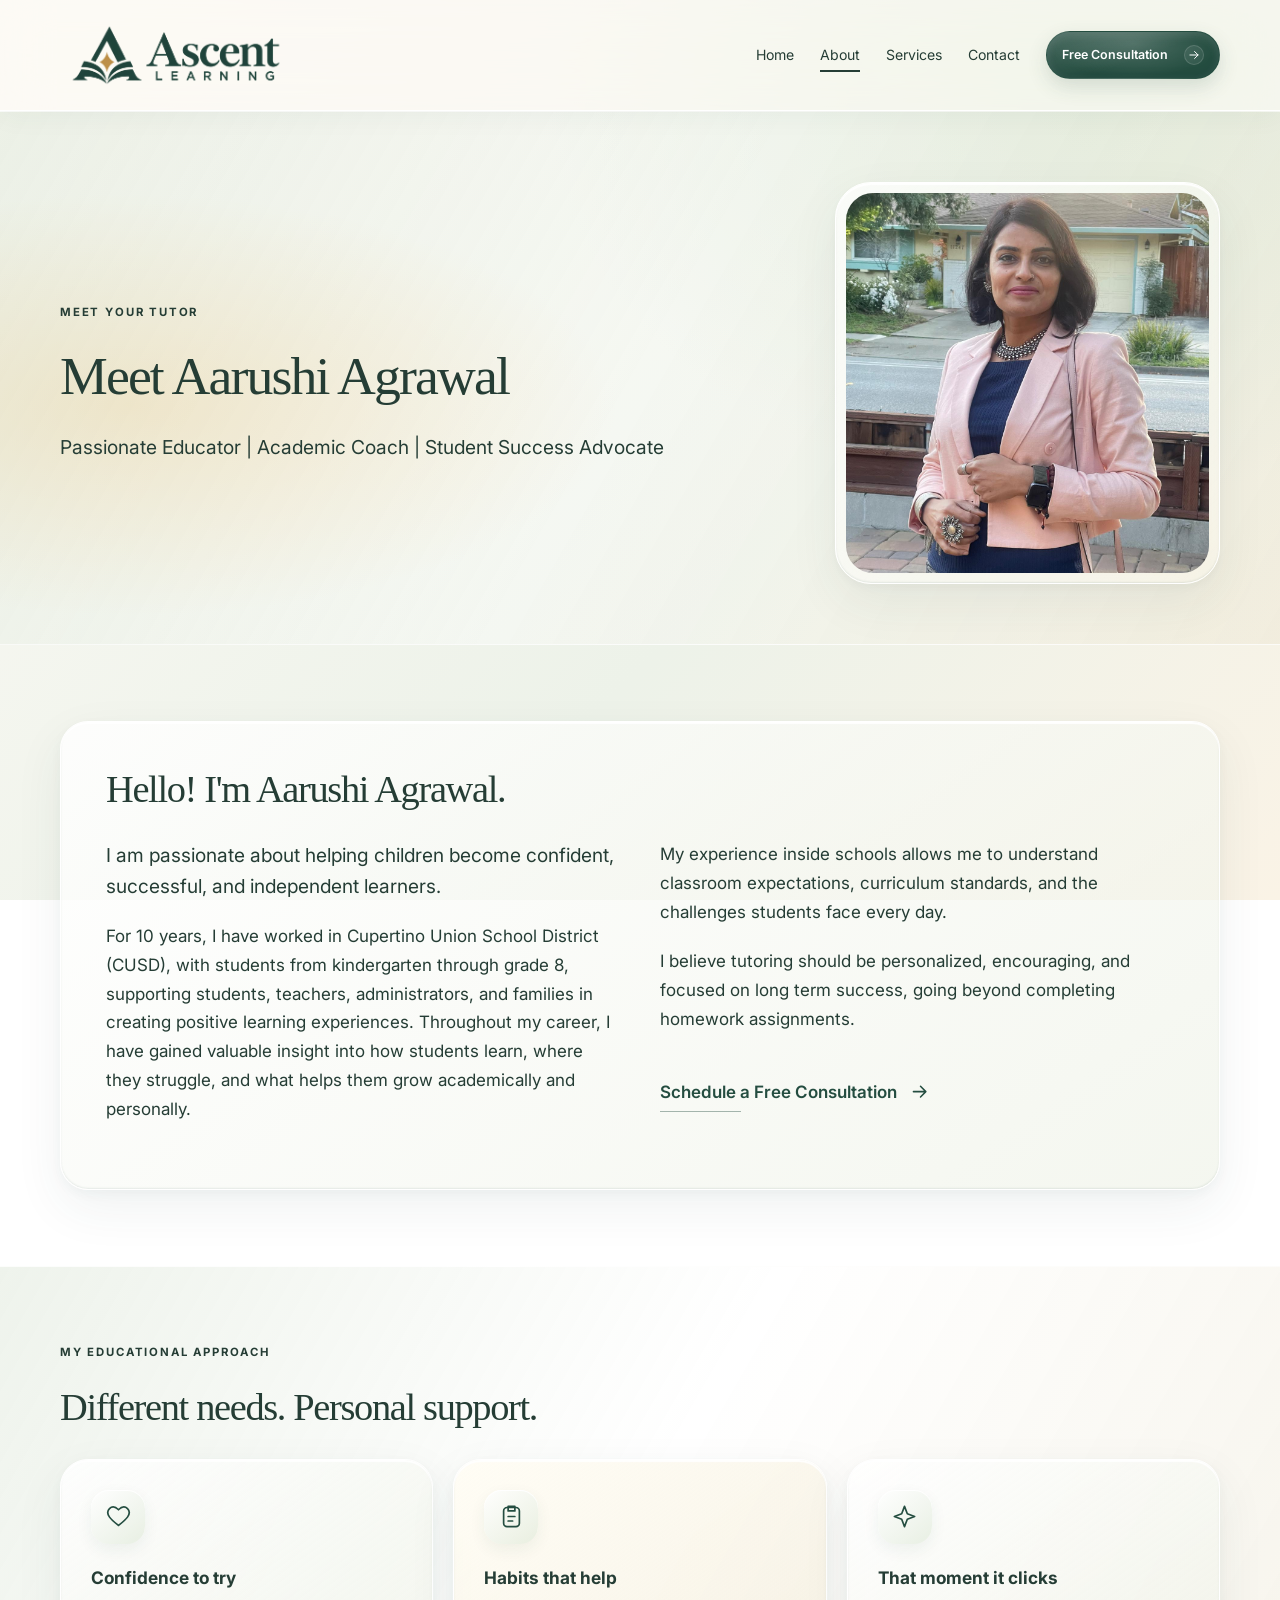
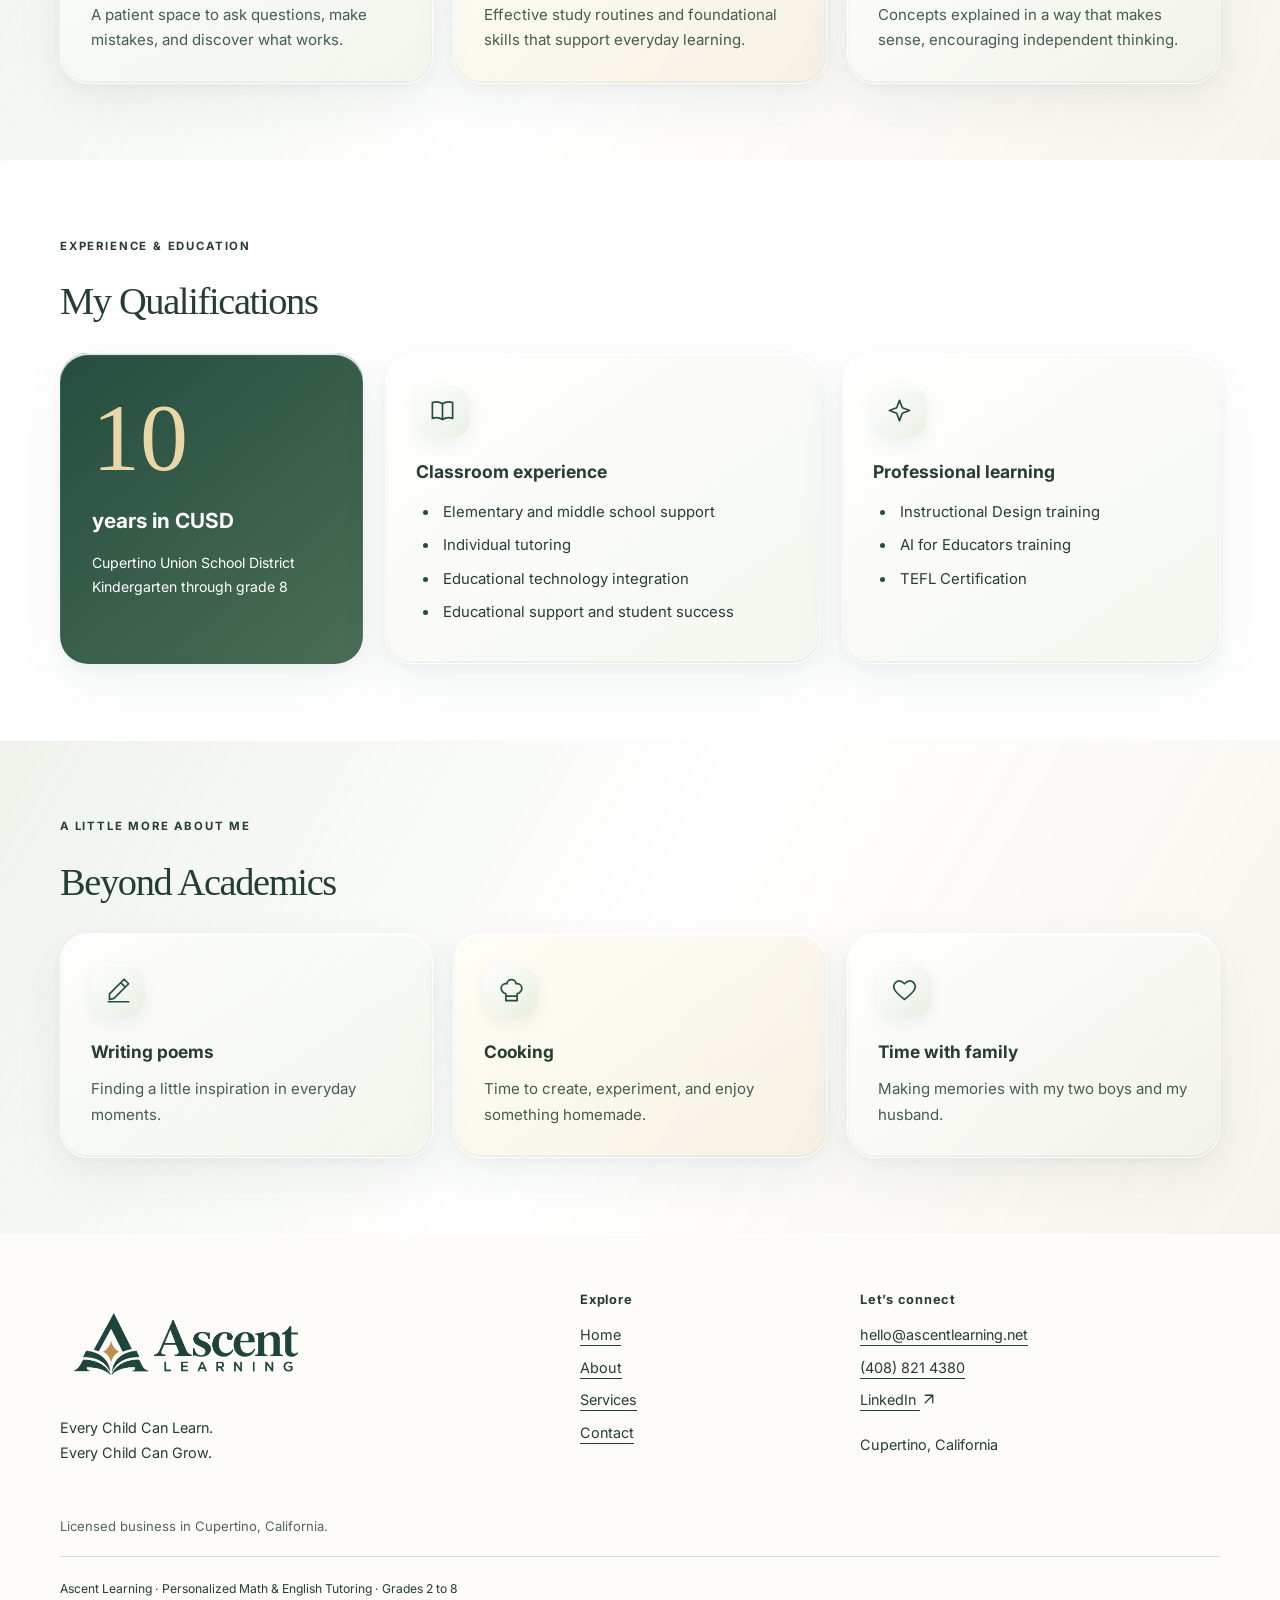
==== about/index.html @ 69a08ab1 "Update 1.1.1" ====
<!doctype html><html lang="en"><head><meta charset="utf-8"><meta name="viewport" content="width=device-width, initial-scale=1"><title>Meet Aarushi Agrawal | Ascent Learning</title><meta name="description" content="Ascent Learning: Meet Aarushi Agrawal, an educator with 10 years of experience in Cupertino Union School District, working in kindergarten through grade 8 helping students become confident, independent learners."><meta name="theme-color" content="#244d40"><meta property="og:site_name" content="Ascent Learning"><meta property="og:type" content="website"><meta property="og:title" content="Meet Aarushi Agrawal | Ascent Learning"><meta property="og:description" content="Ascent Learning: Meet Aarushi Agrawal, an educator with 10 years of experience in Cupertino Union School District, working in kindergarten through grade 8 helping students become confident, independent learners."><link rel="canonical" href="https://ascentlearning.net/about/"><meta property="og:url" content="https://ascentlearning.net/about/"><link rel="stylesheet" href="/css/style.css"><script src="/js/script.js" defer></script></head><body><!-- Shared header: canonical copy in partials/header.html. Keep all four pages in sync. -->
<a class="skip-link" href="#main">Skip to content</a><header class="site-header"><div class="container header-inner"><a class="brand" href="/"><img class="brand-logo" src="/images/assets/ascent-learning-logo.png" alt="Ascent Learning" width="1942" height="809"></a><button class="menu-toggle" aria-expanded="false" aria-controls="navigation" hidden>Menu <svg class="icon icon-menu" viewBox="0 0 24 24" width="24" height="24" fill="none" stroke="currentColor" stroke-width="1.7" stroke-linecap="round" stroke-linejoin="round" aria-hidden="true" focusable="false"><path d="M4 8h16M4 16h16"/></svg></button><nav id="navigation" aria-label="Main navigation"><a href="/">Home</a><a href="/about/" aria-current="page">About</a><a href="/services/">Services</a><a href="/contact/">Contact</a><a class="button small" href="/contact/#consultation">Free Consultation <svg class="icon icon-arrow" viewBox="0 0 24 24" width="24" height="24" fill="none" stroke="currentColor" stroke-width="1.7" stroke-linecap="round" stroke-linejoin="round" aria-hidden="true" focusable="false"><path d="M5 12h14m-6-6 6 6-6 6"/></svg></a></nav></div></header><main id="main"><section class="page-intro"><div class="container tutor-grid"><div><p class="eyebrow">MEET YOUR TUTOR</p><h1>Meet Aarushi Agrawal</h1><p class="lead">Passionate Educator | Academic Coach | Student Success Advocate</p></div><figure class="portrait-frame about-portrait"><img src="/images/assets/aarushi-agrawal.jpeg" alt="Aarushi Agrawal" width="1200" height="1600" fetchpriority="high"></figure></div></section><section class="section "><div class="container biography-panel"><h2>Hello! I'm Aarushi Agrawal.</h2><div class="split"><div><p class="lead">I am passionate about helping children become confident, successful, and independent learners.</p><p>For 10 years, I have worked in Cupertino Union School District (CUSD), with students from kindergarten through grade 8, supporting students, teachers, administrators, and families in creating positive learning experiences. Throughout my career, I have gained valuable insight into how students learn, where they struggle, and what helps them grow academically and personally.</p></div><div><p>My experience inside schools allows me to understand classroom expectations, curriculum standards, and the challenges students face every day.</p><p>I believe tutoring should be personalized, encouraging, and focused on long term success, going beyond completing homework assignments.</p><a class="text-link" href="/contact/#consultation">Schedule a Free Consultation <svg class="icon icon-arrow" viewBox="0 0 24 24" width="24" height="24" fill="none" stroke="currentColor" stroke-width="1.7" stroke-linecap="round" stroke-linejoin="round" aria-hidden="true" focusable="false"><path d="M5 12h14m-6-6 6 6-6 6"/></svg></a></div></div></div></section><section class="section tinted"><div class="container"><p class="eyebrow">MY EDUCATIONAL APPROACH</p><h2>Different needs. Personal support.</h2><div class="benefit-grid three"><article class="benefit-panel"><span class="visual-icon"><svg viewBox="0 0 24 24" fill="none" stroke="currentColor" stroke-width="1.5" stroke-linecap="round" stroke-linejoin="round" aria-hidden="true"><path d="M20 5c-3-3-6-1-8 1-2-2-5-4-8-1-5 5 3 11 8 15 5-4 13-10 8-15Z"/></svg></span><h3>Confidence to try</h3><p>A patient space to ask questions, make mistakes, and discover what works.</p></article><article class="benefit-panel"><span class="visual-icon"><svg viewBox="0 0 24 24" fill="none" stroke="currentColor" stroke-width="1.5" stroke-linecap="round" stroke-linejoin="round" aria-hidden="true"><rect x="5" y="4" width="14" height="17" rx="3"/><path d="M9 3h6v4H9zM9 12h6M9 16h4"/></svg></span><h3>Habits that help</h3><p>Effective study routines and foundational skills that support everyday learning.</p></article><article class="benefit-panel"><span class="visual-icon"><svg viewBox="0 0 24 24" fill="none" stroke="currentColor" stroke-width="1.5" stroke-linecap="round" stroke-linejoin="round" aria-hidden="true"><path d="m12 3 2.5 6.5L21 12l-6.5 2.5L12 21l-2.5-6.5L3 12l6.5-2.5Z"/></svg></span><h3>That moment it clicks</h3><p>Concepts explained in a way that makes sense, encouraging independent thinking.</p></article></div></div></section><section class="section"><div class="container"><p class="eyebrow">EXPERIENCE & EDUCATION</p><h2>My Qualifications</h2><div class="qualification-grid"><div class="experience-panel"><span class="experience-number">10</span><h3>years in CUSD</h3><p>Cupertino Union School District<br>Kindergarten through grade 8</p></div><div class="credential-panel"><span class="visual-icon"><svg viewBox="0 0 24 24" fill="none" stroke="currentColor" stroke-width="1.5" stroke-linecap="round" stroke-linejoin="round" aria-hidden="true"><path d="M12 6c-3-2-6-2-9-1v14c3-1 6-1 9 1 3-2 6-2 9-1V5c-3-1-6-1-9 1Zm0 0v14"/></svg></span><h3>Classroom experience</h3><ul><li>Elementary and middle school support</li><li>Individual tutoring</li><li>Educational technology integration</li><li>Educational support and student success</li></ul></div><div class="credential-panel"><span class="visual-icon"><svg viewBox="0 0 24 24" fill="none" stroke="currentColor" stroke-width="1.5" stroke-linecap="round" stroke-linejoin="round" aria-hidden="true"><path d="m12 3 2.5 6.5L21 12l-6.5 2.5L12 21l-2.5-6.5L3 12l6.5-2.5Z"/></svg></span><h3>Professional learning</h3><ul><li>Instructional Design training</li><li>AI for Educators training</li><li>TEFL Certification</li></ul></div></div></div></section><section class="section tinted"><div class="container"><p class="eyebrow">A LITTLE MORE ABOUT ME</p><h2>Beyond Academics</h2><div class="benefit-grid three"><article class="benefit-panel"><span class="visual-icon"><svg viewBox="0 0 24 24" fill="none" stroke="currentColor" stroke-width="1.5" stroke-linecap="round" stroke-linejoin="round" aria-hidden="true"><path d="m4 20 4-1L21 6l-4-4L4 15Zm10-15 4 4M3 22h18"/></svg></span><h3>Writing poems</h3><p>Finding a little inspiration in everyday moments.</p></article><article class="benefit-panel"><span class="visual-icon"><svg viewBox="0 0 24 24" fill="none" stroke="currentColor" stroke-width="1.5" stroke-linecap="round" stroke-linejoin="round" aria-hidden="true"><path d="M7 15C0 12 3 5 8 6c0-5 8-5 8 0 5-1 8 6 1 9v6H7Zm0 2h10"/></svg></span><h3>Cooking</h3><p>Time to create, experiment, and enjoy something homemade.</p></article><article class="benefit-panel"><span class="visual-icon"><svg viewBox="0 0 24 24" fill="none" stroke="currentColor" stroke-width="1.5" stroke-linecap="round" stroke-linejoin="round" aria-hidden="true"><path d="M20 5c-3-3-6-1-8 1-2-2-5-4-8-1-5 5 3 11 8 15 5-4 13-10 8-15Z"/></svg></span><h3>Time with family</h3><p>Making memories with my two boys and my husband.</p></article></div></div></section></main><!-- Shared footer: canonical copy in partials/footer.html. -->
<footer><div class="container footer-grid"><div><a class="brand" href="/"><img class="brand-logo" src="/images/assets/ascent-learning-logo.png" alt="Ascent Learning" width="1942" height="809"></a><p>Every Child Can Learn.<br>Every Child Can Grow.</p></div><div><h2>Explore</h2><a href="/">Home</a><a href="/about/">About</a><a href="/services/">Services</a><a href="/contact/">Contact</a></div><div><h2>Let’s connect</h2><a href="mailto:hello@ascentlearning.net">hello@ascentlearning.net</a><a href="tel:+14088214380">(408) 821 4380</a><a href="https://www.linkedin.com/in/aarushi82/" target="_blank" rel="noopener noreferrer" aria-label="LinkedIn (opens in a new tab)">LinkedIn <svg class="icon icon-external" viewBox="0 0 24 24" width="24" height="24" fill="none" stroke="currentColor" stroke-width="1.7" stroke-linecap="round" stroke-linejoin="round" aria-hidden="true" focusable="false"><path d="M7 17 17 7M7 7h10v10"/></svg></a><p>Cupertino, California</p></div></div><div class="container business-license">Licensed business in Cupertino, California.</div><div class="container footer-bottom">Ascent Learning · Personalized Math &amp; English Tutoring · Grades 2 to 8</div></footer></body></html>
---- css/style.css ----
@import url('https://fonts.googleapis.com/css2?family=Inter:wght@400;500;600;700&display=swap');
/* Shared design tokens: edit these to restyle all four pages. No external dependencies. */
:root{--paper:#fcfaf5;--ink:#253d35;--green:#244d40;--muted:#52665c;--tint:#eef1e8;--line:#d7dfd4;--accent:#e8c784;--white:#fff;--radius:18px}*{box-sizing:border-box}html{scroll-behavior:smooth;scroll-padding-top:110px}body{margin:0;background:var(--paper);color:var(--ink);font-family:'Inter',sans-serif;font-size:17px;line-height:1.7}a{color:inherit;text-underline-offset:5px}button,input,select,textarea{font:inherit}button,a,input,select,textarea,summary{-webkit-tap-highlight-color:transparent}a:focus-visible,button:focus-visible,input:focus-visible,select:focus-visible,textarea:focus-visible,summary:focus-visible{outline:3px solid #a45a21;outline-offset:5px}h1,h2,h3,p{margin-top:0}h1,h2,.display{font-family:Georgia,'Times New Roman',serif;font-weight:400;letter-spacing:-.035em}h1{font-size:clamp(2.4rem,4.2vw,3.9rem);line-height:1.12;max-width:900px;margin-bottom:26px}h2{font-size:clamp(2rem,3vw,2.8rem);line-height:1.18;margin-bottom:28px}h3{font-size:1.18rem;line-height:1.4;margin-bottom:16px}p{margin-bottom:20px}ul{padding-left:23px;margin:0 0 24px}li{padding-left:4px;margin-bottom:8px}li::marker{color:var(--green)}.container{width:min(1160px,calc(100% - 80px));margin:auto}.site-header{background:var(--paper);border-bottom:1px solid var(--line);position:sticky;top:0;z-index:20}.header-inner{display:flex;align-items:center;justify-content:space-between;gap:24px;min-height:98px}.brand{display:flex;align-items:center;gap:12px;text-decoration:none;font-family:Georgia,serif;font-size:1.35rem;line-height:1.2}.brand small{display:block;font-family:'Inter',sans-serif;letter-spacing:.14em;font-size:.56rem;margin-top:9px}.brand-mark{background:var(--green);color:var(--paper);padding:12px 9px;border-radius:50%;font-size:1.35rem}nav{display:flex;align-items:center;gap:26px}nav a{text-decoration:none;font-size:.88rem}nav a[aria-current=page]{text-decoration:underline;text-decoration-thickness:2px}nav a:hover,.text-link:hover{color:#826021}.button{display:inline-flex;align-items:center;justify-content:center;gap:20px;background:var(--green);color:#fff;border:1px solid var(--green);border-radius:6px;padding:15px 22px;text-decoration:none;font-size:.9rem;font-weight:600;cursor:pointer;line-height:1.5;min-height:48px}.button:hover{background:#17392e;color:#fff}.button:disabled{opacity:.6;cursor:wait}.button.small{font-size:.78rem;padding:12px 15px}.text-link{display:inline-block;font-weight:600;margin-top:16px}.eyebrow{font-size:.71rem;letter-spacing:.16em;font-weight:700;margin-bottom:23px}.hero{padding:70px 0 35px}.hero-grid{display:grid;grid-template-columns:1.45fr 1fr;gap:72px;align-items:stretch}.lead{font-size:1.2rem;line-height:1.6;max-width:800px}.hero-grid>div>p:not(.eyebrow){max-width:620px}.actions{display:flex;gap:26px;align-items:center;flex-wrap:wrap;margin:30px 0}.actions .text-link{margin:0}.hero-note{background:var(--tint);border-radius:150px 150px 14px 14px;padding:65px 42px 35px;text-align:center;align-self:start}.hero-note .display{font-size:clamp(2.8rem,4.8vw,4.5rem);line-height:1.04;margin:32px 0}.display em{color:#65714a}.note-bottom{border-top:1px solid #bdc8b8;padding-top:22px;font-size:.9rem}.service-line{margin-top:42px;padding-top:25px;border-top:1px solid var(--line);font-size:.9rem;max-width:970px}.tags{display:flex;flex-wrap:wrap;gap:10px 22px;list-style:none;padding:0;font-size:.82rem;font-weight:600}.tags li:before{content:'✓';margin-right:8px}.section{padding:76px 0}.tinted{background:var(--tint)}.split{display:grid;grid-template-columns:1fr 1fr;gap:72px}.cards{display:grid;gap:24px}.two{grid-template-columns:repeat(2,minmax(0,1fr))}.card{border:1px solid var(--line);border-radius:var(--radius);padding:34px;background:var(--white)}.card h3{font-family:Georgia,serif;font-size:1.7rem;font-weight:400}.card ul:last-child{margin-bottom:0}.steps{display:grid;grid-template-columns:repeat(4,minmax(0,1fr));gap:30px;list-style:none;padding:0;margin:35px 0 0}.steps li{padding:0}.step-number{display:block;font-family:Georgia,serif;font-size:2.6rem;color:#667651;border-bottom:1px solid #bdc8b8;margin-bottom:22px;padding-bottom:13px}.steps p{font-size:.95rem}.areas{list-style:none;padding:0;display:grid;grid-template-columns:repeat(3,1fr);gap:12px}.areas li{border-bottom:1px solid var(--line);padding:12px 0}.cta-band{background:var(--green);color:#fff;text-align:center}.cta-band p{max-width:750px;margin:0 auto 22px}.cta-band .button{background:var(--accent);border-color:var(--accent);color:var(--ink)}.page-intro{padding:70px 0 60px;background:var(--tint)}.page-intro .lead{margin-bottom:0}.contact-grid{display:grid;grid-template-columns:1fr 1.1fr;gap:80px}.contact-links{display:grid;gap:13px;overflow-wrap:anywhere}.space-top{margin-top:48px}.form-panel{background:#fff;border:1px solid var(--line);border-radius:var(--radius);padding:34px}.form-panel h2{font-size:1.9rem}.form-panel>p{font-size:.9rem}label{display:block;font-size:.9rem;font-weight:600;margin-top:20px;margin-bottom:7px}label span{font-weight:400;color:var(--muted);font-size:.78rem}input,select,textarea{display:block;width:100%;border:1px solid #899e90;border-radius:5px;padding:12px;background:var(--paper);color:var(--ink);min-height:48px}textarea{resize:vertical}form .button{margin-top:26px;width:100%}.field-error{color:#a32b21;font-size:.82rem;display:block}[aria-invalid=true]{border-color:#a32b21}#form-status{font-size:.9rem;margin:18px 0 0}.faq{max-width:900px}details{border-bottom:1px solid #bdc8b8;padding:22px 0}summary{cursor:pointer;font-weight:600;padding-right:20px}details p{margin:18px 0 0;padding-left:20px;max-width:800px}footer{padding:56px 0 24px;background:#f4f1e8}.footer-grid{display:grid;grid-template-columns:2fr 1fr 1.5fr;gap:40px}.footer-grid h2{font-family:'Inter',sans-serif;font-size:.8rem;font-weight:700;letter-spacing:.06em;margin-bottom:16px}.footer-grid>div>a:not(.brand){display:block;margin-bottom:8px;font-size:.9rem}.footer-grid p{font-size:.9rem;margin-top:20px}.footer-bottom{border-top:1px solid var(--line);margin-top:32px;padding-top:22px;font-size:.76rem}.skip-link{position:fixed;left:15px;top:-100px;background:#fff;padding:12px;z-index:50}.skip-link:focus{top:12px}.menu-toggle{border:1px solid var(--green);background:transparent;border-radius:5px;padding:10px;color:var(--ink);cursor:pointer}.menu-toggle[hidden]{display:none}@media(min-width:901px){.menu-toggle{display:none}}@media(max-width:1000px){nav{gap:15px}.hero-grid{gap:35px}.contact-grid{gap:35px}}@media(max-width:900px){.container{width:calc(100% - 40px)}.header-inner{min-height:85px;flex-wrap:wrap;gap:16px;padding:14px 0}nav{width:100%;flex-wrap:wrap;padding-bottom:10px}nav a{padding:10px}.menu-toggle:not([hidden]){display:block}.js nav{display:none}.js nav.is-open{display:flex;flex-direction:column;align-items:stretch}.hero-grid{grid-template-columns:1.2fr 1fr;gap:25px}.hero-note{padding:48px 20px 25px}.hero-note .eyebrow{font-size:.6rem}.steps{grid-template-columns:repeat(2,1fr)}.split{gap:35px}.brand{font-size:1.15rem}}@media(max-width:650px){.hero{padding-top:38px}.hero-grid,.split,.two,.contact-grid{grid-template-columns:1fr}.hero-grid{gap:30px}.hero-note{border-radius:95px 95px 12px 12px;max-width:450px;width:100%;margin:auto}.hero-note .display{font-size:3.3rem}.hero-note .eyebrow{font-size:.7rem}.section{padding:50px 0}.page-intro{padding:45px 0}.actions{align-items:stretch;gap:18px}.actions .button{width:100%}.card,.form-panel{padding:25px}.areas{grid-template-columns:repeat(2,1fr)}.footer-grid{grid-template-columns:1fr 1fr;gap:30px}.footer-grid>div:first-child{grid-column:1/-1}.footer-grid>div:last-child{overflow-wrap:anywhere}.steps{gap:25px}.steps h3{font-size:1rem}h1{font-size:2.45rem}.brand small{font-size:.5rem}.contact-grid{gap:35px}}@media(prefers-reduced-motion:reduce){html{scroll-behavior:auto}*,*::before,*::after{animation:none!important;transition:none!important}}

/* Ascent Learning brand identity. Intrinsic dimensions are set to match the logo. */
.brand-logo{display:block;width:230px;height:auto;max-width:100%;object-fit:contain}.footer-grid .brand-logo{width:250px}.header-inner{min-height:110px}@media(max-width:1000px){.header-inner{gap:16px}.brand-logo{width:205px}}@media(max-width:650px){.brand-logo{width:195px}.header-inner{min-height:90px}.hero .eyebrow{font-size:.64rem;letter-spacing:.12em}}

/* Liquid glass: translucent surfaces, curved highlights and responsive light. */
:root{--radius:28px;--glass-shadow:0 18px 50px #244d4012,0 4px 12px #244d400a,inset 0 2px 1px #ffffffed,inset 0 -1px 2px #244d401a}
body{background:radial-gradient(ellipse at 85% 12%,#dce8d6 0,transparent 35%),radial-gradient(ellipse at 10% 45%,#f3dfb8 0,transparent 30%),linear-gradient(135deg,#fcfaf5,#edf2e9 60%,#faf3e6);background-attachment:fixed}
.site-header{background:#fcfaf5b8;backdrop-filter:blur(24px) saturate(160%);-webkit-backdrop-filter:blur(24px) saturate(160%);border-bottom:1px solid #fff;box-shadow:0 5px 26px #244d400c}
.hero{position:relative;isolation:isolate}.hero:before{content:'';position:absolute;width:320px;height:320px;border-radius:50%;right:5%;top:60px;background:radial-gradient(circle at 30% 30%,#fffcf0,#d6e2bc88 55%,#9bbfba55);filter:blur(20px);z-index:-1;animation:float-light 12s ease-in-out infinite alternate}
.hero-note,.card,.form-panel,.steps li,.portrait-frame,.faq details{background:linear-gradient(135deg,#ffffffb8,#ffffff45);border:1px solid #fff;box-shadow:var(--glass-shadow);backdrop-filter:blur(18px) saturate(140%);-webkit-backdrop-filter:blur(18px) saturate(140%)}
.hero-note,.card,.button{background-image:radial-gradient(circle at var(--light-x,20%) var(--light-y,0%),#ffffff45,transparent 65%),linear-gradient(135deg,#ffffff65,#ffffff08);transition:transform .35s cubic-bezier(.2,.8,.2,1),box-shadow .35s,background-color .35s}
.hero-note{background-color:#e5eddb99;position:relative;overflow:hidden;border-radius:180px 180px 34px 34px}.hero-note:before{content:'';position:absolute;inset:9px;border:1px solid #fff9;border-radius:inherit;pointer-events:none}.note-bottom{position:relative}
.button{position:relative;overflow:hidden;border-radius:999px;background-color:#244d40;border:1px solid #a4baac;box-shadow:0 8px 20px #244d402b,inset 0 2px 2px #ffffff65,inset 0 -3px 5px #071e2a55;isolation:isolate}.button:after{content:none}.button:hover{background-color:#193f32;box-shadow:0 14px 28px #244d4038,inset 0 2px 3px #ffffff80,inset 0 -3px 5px #071e2a55;transform:translateY(-3px)}.button:active{transform:translateY(1px) scale(.98)}.button span{transition:transform .3s}.button:hover span{transform:translate(3px,-3px)}
nav a:not(.button){border-radius:999px;transition:background .25s}nav a:not(.button):hover{background:#ffffff9c;color:var(--green)}
.tinted,.page-intro{background:linear-gradient(120deg,#dce6d77a,#ffffff54,#eae4cf66);border-block:1px solid #ffffffba}.card{border-radius:var(--radius)}.steps{gap:20px}.steps li{border-radius:24px;padding:25px}.step-number{border-color:#78908040}.tags{gap:12px}.tags li{background:#ffffff85;border:1px solid #fff;border-radius:999px;padding:8px 16px;box-shadow:0 4px 12px #244d4008}.areas li{padding:12px 18px;background:#ffffff6b;border:1px solid #fff;border-radius:16px}.faq details{padding:22px 26px;margin-bottom:14px;border-radius:20px}.faq details[open]{background:#ffffffe0}.form-panel{border-radius:32px}input,select,textarea{background:#ffffffb8;border-radius:13px;box-shadow:inset 0 2px 5px #244d400b}input:focus,textarea:focus,select:focus{background:#fff}.honeypot{position:absolute;left:-10000px;width:1px;height:1px;overflow:hidden}
.tutor-grid{display:grid;grid-template-columns:.85fr 1.15fr;align-items:center;gap:76px}.portrait-frame{position:relative;margin:0;padding:10px;border-radius:36px;overflow:hidden;max-width:400px}.portrait-frame img{display:block;width:100%;height:420px;object-fit:cover;object-position:50% 26%;border-radius:27px}.portrait-frame figcaption{position:absolute;bottom:25px;left:24px;right:24px;padding:14px;border:1px solid #fff9;border-radius:16px;background:#fffce4d6;backdrop-filter:blur(15px);font-size:.78rem;text-align:center}.page-intro .tutor-grid{grid-template-columns:1.3fr .7fr;gap:60px}.about-portrait img{height:380px}.tutor-overview{padding-top:45px}
.cta-band{background:radial-gradient(ellipse at 20% 0,#547b64,transparent 60%),linear-gradient(135deg,#244d40,#153e35);border-top:1px solid #ffffffa3;box-shadow:inset 0 2px 2px #ffffff35}.cta-band .button{background-color:var(--accent);border-color:#fff5;box-shadow:0 12px 28px #071e2a44,inset 0 2px 3px #fff9}.cta-band .button:hover{background:#f4dba8;color:var(--ink)}footer{background:#fcfaf59c;border-top:1px solid #fff}.footer-grid h2,.brand small{font-family:'Inter',sans-serif}
@keyframes float-light{from{transform:translate(0,0) scale(.95)}to{transform:translate(-25px,25px) scale(1.1)}}
@media(hover:hover) and (pointer:fine){.card:hover{transform:translateY(-5px);box-shadow:0 25px 55px #244d401c,inset 0 2px 1px #fff}}
@media(max-width:900px){.tutor-grid{gap:35px}.steps li{padding:22px}.page-intro .tutor-grid{gap:30px}}
@media(max-width:650px){.tutor-grid,.page-intro .tutor-grid{grid-template-columns:1fr}.portrait-frame{width:100%;max-width:400px;margin:auto}.portrait-frame img{height:390px}.steps{grid-template-columns:1fr}.hero:before{width:220px;height:220px}.hero-note{border-radius:140px 140px 28px 28px}.tags li{font-size:.75rem;padding:7px 11px}.page-intro .about-portrait{max-width:340px}.about-portrait img{height:350px}}
@supports not (backdrop-filter:blur(1px)){.site-header{background:#fcfaf5}.card,.form-panel,.steps li,.faq details{background:#f6f8f0}}
@media(prefers-reduced-transparency:reduce){.site-header,.card,.form-panel,.steps li,.faq details,.portrait-frame{background:#f8faf3;backdrop-filter:none}.hero-note{background:#e5eddb}}

/* Consistent vector icons and fluid interaction timing. */
:root{--ease-fluid:cubic-bezier(.16,1,.3,1)}
.icon{width:1.25em;height:1.25em;flex:none;display:inline-block;vertical-align:-.2em;pointer-events:none;transition:transform .55s var(--ease-fluid)}
.button{gap:16px;transition:transform .5s var(--ease-fluid),box-shadow .5s var(--ease-fluid),background-color .4s;translate:var(--magnet-x,0px) var(--magnet-y,0px);background-image:radial-gradient(ellipse at var(--light-x,50%) var(--light-y,25%),#ffffff2e,transparent 70%),linear-gradient(160deg,#ffffff28,transparent 55%);box-shadow:0 8px 20px #244d4028,inset 0 1px 2px #ffffff80,inset 0 -2px 4px #071e2a40}
.button .icon{width:24px;height:24px;padding:3px;border-radius:50%;background:#ffffff12;box-shadow:inset 0 0 0 1px #ffffff24}
.button.small .icon{width:20px;height:20px}.button:hover .icon-arrow{transform:translateX(3px)}.button:hover .icon-external{transform:translate(2px,-2px)}
.button:before{content:'';position:absolute;inset:-100% -50%;background:linear-gradient(110deg,transparent 42%,#ffffff26 50%,transparent 58%);transform:translateX(-65%) rotate(-12deg);pointer-events:none;transition:transform .85s var(--ease-fluid)}.button:hover:before,.button:focus-visible:before{transform:translateX(65%) rotate(-12deg)}
.text-link{display:inline-flex;align-items:center;gap:12px;position:relative;text-decoration:none;padding:8px 0;color:var(--green);transition:color .35s}
.text-link:after{content:'';position:absolute;left:0;right:0;bottom:3px;height:1px;background:currentColor;opacity:.4;transform:scaleX(.3);transform-origin:left;transition:transform .55s var(--ease-fluid),opacity .4s}
.text-link:hover:after,.text-link:focus-visible:after{transform:scaleX(1);opacity:1}.text-link:hover .icon,.text-link:focus-visible .icon{transform:translateX(5px)}
.tags li{display:inline-flex;align-items:center;gap:7px}.tags li:before{content:none}.tags .icon{width:15px;height:15px;stroke-width:2}
.menu-toggle .icon{margin-left:8px;transition:transform .4s var(--ease-fluid)}.menu-toggle[aria-expanded=true] .icon{transform:rotate(90deg)}
.card,.hero-note{transition:transform .65s var(--ease-fluid),box-shadow .65s var(--ease-fluid);background-image:radial-gradient(ellipse at var(--light-x,50%) var(--light-y,25%),#ffffff65,transparent 70%),linear-gradient(135deg,#ffffff65,#ffffff08)}
.hero-note{animation:glass-drift 8s ease-in-out infinite}.hero-note:after{content:'';position:absolute;inset:0;background:linear-gradient(120deg,transparent 20%,#ffffff28 45%,transparent 65%);transform:translateX(-40%);animation:glass-reflection 10s ease-in-out infinite alternate;pointer-events:none}
.hero-note>*{position:relative;z-index:1}.portrait-frame img{transition:transform 1.1s var(--ease-fluid)}.portrait-frame:hover img{transform:scale(1.025)}
@keyframes glass-drift{0%,100%{transform:translateY(0) rotate(-.35deg)}50%{transform:translateY(-9px) rotate(.35deg)}}
@keyframes glass-reflection{to{transform:translateX(40%)}}
/* Native cross-page transitions preserve browser scrolling and history. */
@view-transition{navigation:auto}
::view-transition-old(root){animation:page-out .18s ease both}::view-transition-new(root){animation:page-in .4s var(--ease-fluid) both}
@keyframes page-out{to{opacity:0}}@keyframes page-in{from{opacity:0;transform:translateY(8px)}to{opacity:1;transform:translateY(0)}}
@media(max-width:650px){.hero-note{animation:none}.button .icon{width:23px;height:23px}}
@media(prefers-reduced-motion:reduce){.button{translate:none}.button:hover,.button:active,.card:hover,.portrait-frame:hover img,.text-link:hover .icon,.button:hover .icon{transform:none}::view-transition-group(*),::view-transition-old(*),::view-transition-new(*){animation:none!important}}

/* A continuous glass surface without an inset border ring. */
.button{border-color:transparent;box-shadow:0 8px 20px #244d4028,inset 0 3px 8px #ffffff24,inset 0 -3px 8px #071e2a24}
.button:hover{box-shadow:0 14px 28px #244d4038,inset 0 3px 9px #ffffff30,inset 0 -3px 8px #071e2a24}
.cta-band .button{border-color:transparent;box-shadow:0 12px 28px #071e2a44,inset 0 3px 8px #ffffff40}

/* Visual hierarchy: grouped content, subject artwork and restrained navigation. */
nav a:not(.button){position:relative;border-radius:0;transition:color .4s ease;text-decoration:none}
nav a:not(.button):hover,nav a:not(.button):focus-visible{background:transparent;color:#826039}
nav a:not(.button):after{content:'';position:absolute;left:0;right:0;bottom:-5px;height:2px;background:currentColor;transform:scaleX(0);transform-origin:left;transition:transform .4s var(--ease-fluid)}
nav a:not(.button):hover:after,nav a[aria-current=page]:not(.button):after,nav a:not(.button):focus-visible:after{transform:scaleX(1)}
.visual-icon{display:inline-flex;align-items:center;justify-content:center;width:54px;height:54px;border-radius:18px;background:linear-gradient(140deg,#ffffffd9,#dae6d394);box-shadow:0 6px 16px #244d4010,inset 0 1px 0 #fff;color:var(--green);margin-bottom:22px;flex:none}
.visual-icon svg{width:27px;height:27px}.section-heading{max-width:720px;margin-bottom:35px}.section-heading h2{margin-bottom:18px}
.benefit-grid{display:grid;grid-template-columns:repeat(4,minmax(0,1fr));gap:20px}.benefit-grid.three{grid-template-columns:repeat(3,minmax(0,1fr))}
.benefit-panel,.credential-panel,.biography-panel,.contact-summary{border:1px solid #fff;border-radius:28px;background:linear-gradient(145deg,#ffffffd9,#edf1e599);box-shadow:var(--glass-shadow);padding:30px}
.benefit-panel{transition:transform .5s var(--ease-fluid),box-shadow .5s}.benefit-panel h3{font-size:1.08rem;margin-bottom:12px}.benefit-panel p{font-size:.94rem;line-height:1.7;margin:0;color:#435d50}.benefit-panel:nth-child(2n){background:linear-gradient(145deg,#fffdf5,#efe6ce80)}
.philosophy-panel{display:grid;grid-template-columns:1.15fr 1fr;gap:80px;padding:48px;border-radius:34px;background:linear-gradient(135deg,#244d40,#3f614e);color:#fff;box-shadow:0 20px 45px #244d401c}.philosophy-panel h2{font-size:clamp(2rem,3vw,2.7rem)}.philosophy-panel .eyebrow{color:#d3dfc7}.philosophy-panel p:last-child{margin-bottom:0;color:#e1e9de}.philosophy-panel .visual-icon{background:#ffffff18;color:#e8d7ac;box-shadow:inset 0 1px 0 #ffffff35}
.growth-path{display:grid;align-content:center;gap:25px;position:relative}.growth-path>div{position:relative;padding-left:64px}.growth-path>div:not(:last-child):after{content:'';position:absolute;top:45px;bottom:-26px;left:20px;width:1px;background:#ffffff35}.growth-path span{position:absolute;left:0;top:0;display:grid;place-items:center;width:42px;height:42px;border-radius:50%;background:#ffffff16;box-shadow:inset 0 1px 0 #ffffff50;color:#f3deae;font-size:.84rem}.growth-path h3{margin:0 0 6px}.growth-path p{font-size:.92rem}
.subject-art{display:block;width:100%;height:auto;margin-bottom:28px;border-radius:22px}.subject-card{padding:20px 20px 30px}.subject-card h3,.subject-card ul{margin-left:15px;margin-right:15px}.subject-card ul{display:grid;grid-template-columns:1fr 1fr;gap:5px 25px;font-size:.94rem}.service-card .visual-icon{width:64px;height:64px;border-radius:22px}.service-card:nth-child(2n){background-color:#f2ead778}
.area-heading{display:flex;align-items:center;gap:22px}.area-heading h2{margin:0 0 22px}.area-heading .eyebrow{margin-bottom:10px}.areas li{border-color:#d5dfd1;background:linear-gradient(130deg,#ffffffd9,#e6eddf8c);box-shadow:0 5px 15px #244d4008}
.qualification-grid{display:grid;grid-template-columns:.8fr 1.15fr 1fr;gap:22px}.experience-panel{padding:32px;border-radius:28px;background:linear-gradient(140deg,#244d40,#4b6d54);color:#fff;box-shadow:var(--glass-shadow)}.experience-number{display:block;font-family:Georgia,serif;font-size:6rem;line-height:1.1;color:#ead7a7;margin-bottom:16px}.experience-panel h3{font-size:1.3rem}.experience-panel p{font-size:.88rem;margin:0}.credential-panel ul{font-size:.93rem;margin-bottom:0}.credential-panel h3{font-size:1.1rem}.biography-panel{padding:45px}.biography-panel .split{gap:40px}
.option-grid{display:grid;grid-template-columns:repeat(3,1fr);list-style:none;padding:0;gap:16px}.option-grid li{padding:24px;border-radius:20px;background:linear-gradient(140deg,#fff,#e8eedf);border:1px solid #fff;box-shadow:var(--glass-shadow);font-weight:500;margin:0}.contact-summary{align-self:start;background:linear-gradient(140deg,#e9eedf,#fffdf4);padding:32px}.contact-summary h2{font-size:1.9rem}.contact-tiles a{display:flex;align-items:center;justify-content:space-between;gap:12px;padding:14px 16px;border:1px solid #dce4d5;border-radius:14px;background:#ffffff9c;text-decoration:none;font-size:.9rem;transition:background .3s}.contact-tiles a:hover{background:#fff}
@media(hover:hover){.benefit-panel:hover{transform:translateY(-5px);box-shadow:0 18px 35px #244d4018,inset 0 1px 0 #fff}}
@media(max-width:1000px){.benefit-grid{grid-template-columns:repeat(2,minmax(0,1fr))}.qualification-grid{grid-template-columns:1fr 1fr}.experience-panel{grid-column:1/-1;display:grid;grid-template-columns:auto 1fr;align-items:center;column-gap:30px}.experience-number{grid-row:1/3;margin:0}.experience-panel h3{margin-bottom:4px}.philosophy-panel{gap:35px;padding:35px}.contact-summary{padding:25px}}
@media(max-width:650px){.benefit-grid,.benefit-grid.three,.qualification-grid,.philosophy-panel{grid-template-columns:1fr}.benefit-panel{padding:26px}.benefit-panel .visual-icon{margin-bottom:16px}.philosophy-panel{padding:28px;gap:35px}.subject-card ul{grid-template-columns:1fr}.option-grid{grid-template-columns:1fr 1fr;gap:12px}.option-grid li{padding:18px;font-size:.9rem}.biography-panel{padding:26px}.contact-tiles a{font-size:.82rem}.area-heading{gap:15px;align-items:flex-start}.area-heading .visual-icon{width:46px;height:46px}.area-heading h2{font-size:1.8rem}nav a:not(.button):after{left:10px;right:auto;width:32px;bottom:4px}}
@media(prefers-reduced-motion:reduce){.benefit-panel:hover{transform:none}}

/* Avoid trailing paragraph space in a closing callout without a button. */
.cta-band .container > p:last-child{margin-bottom:0}

/* A restrained FAQ with full-height open and close transitions. */
.business-license{font-size:.82rem;color:var(--muted);margin-top:30px}.business-license + .footer-bottom{margin-top:18px}
.faq{max-width:960px}.faq details{padding:0;margin-bottom:14px;border:1px solid #dce4d5;border-radius:20px;background:linear-gradient(130deg,#ffffffdc,#f6f8f0b8);box-shadow:0 5px 18px #244d4008;transition:background .3s,border-color .3s,box-shadow .3s}
.faq details[open]{background:#ffffffd9;border-color:#bdcdb8;box-shadow:0 10px 26px #244d4010}
.faq summary{display:flex;align-items:center;justify-content:space-between;gap:24px;list-style:none;padding:22px 26px;font-weight:600;line-height:1.5;transition:color .3s ease;min-height:76px}
.faq summary::-webkit-details-marker{display:none}.faq summary::marker{content:''}.faq summary:hover{color:#826039}.faq summary:focus-visible{outline-offset:3px;border-radius:20px}
.faq-toggle-icon{display:grid;place-items:center;width:32px;height:32px;flex:none;border-radius:50%;background:#e8eedf;color:var(--green);transition:background .35s,color .35s}.faq-toggle-icon svg{width:19px;height:19px}.faq-plus{transform-origin:12px 12px;transition:transform .35s var(--ease-fluid),opacity .25s}
.faq details[open]:not([data-expanded=false]) .faq-plus{transform:rotate(90deg);opacity:0}.faq details[open]:not([data-expanded=false]) .faq-toggle-icon{background:var(--green);color:#fff}
.faq-answer{padding:0 82px 25px 26px}.faq .faq-answer p{padding:0;margin:0;max-width:740px;font-size:.97rem;line-height:1.75;color:#435d50}
@media(max-width:650px){.faq summary{padding:19px 20px;gap:16px;font-size:.94rem;min-height:74px}.faq-answer{padding:0 20px 22px}.faq .faq-answer p{font-size:.93rem}}
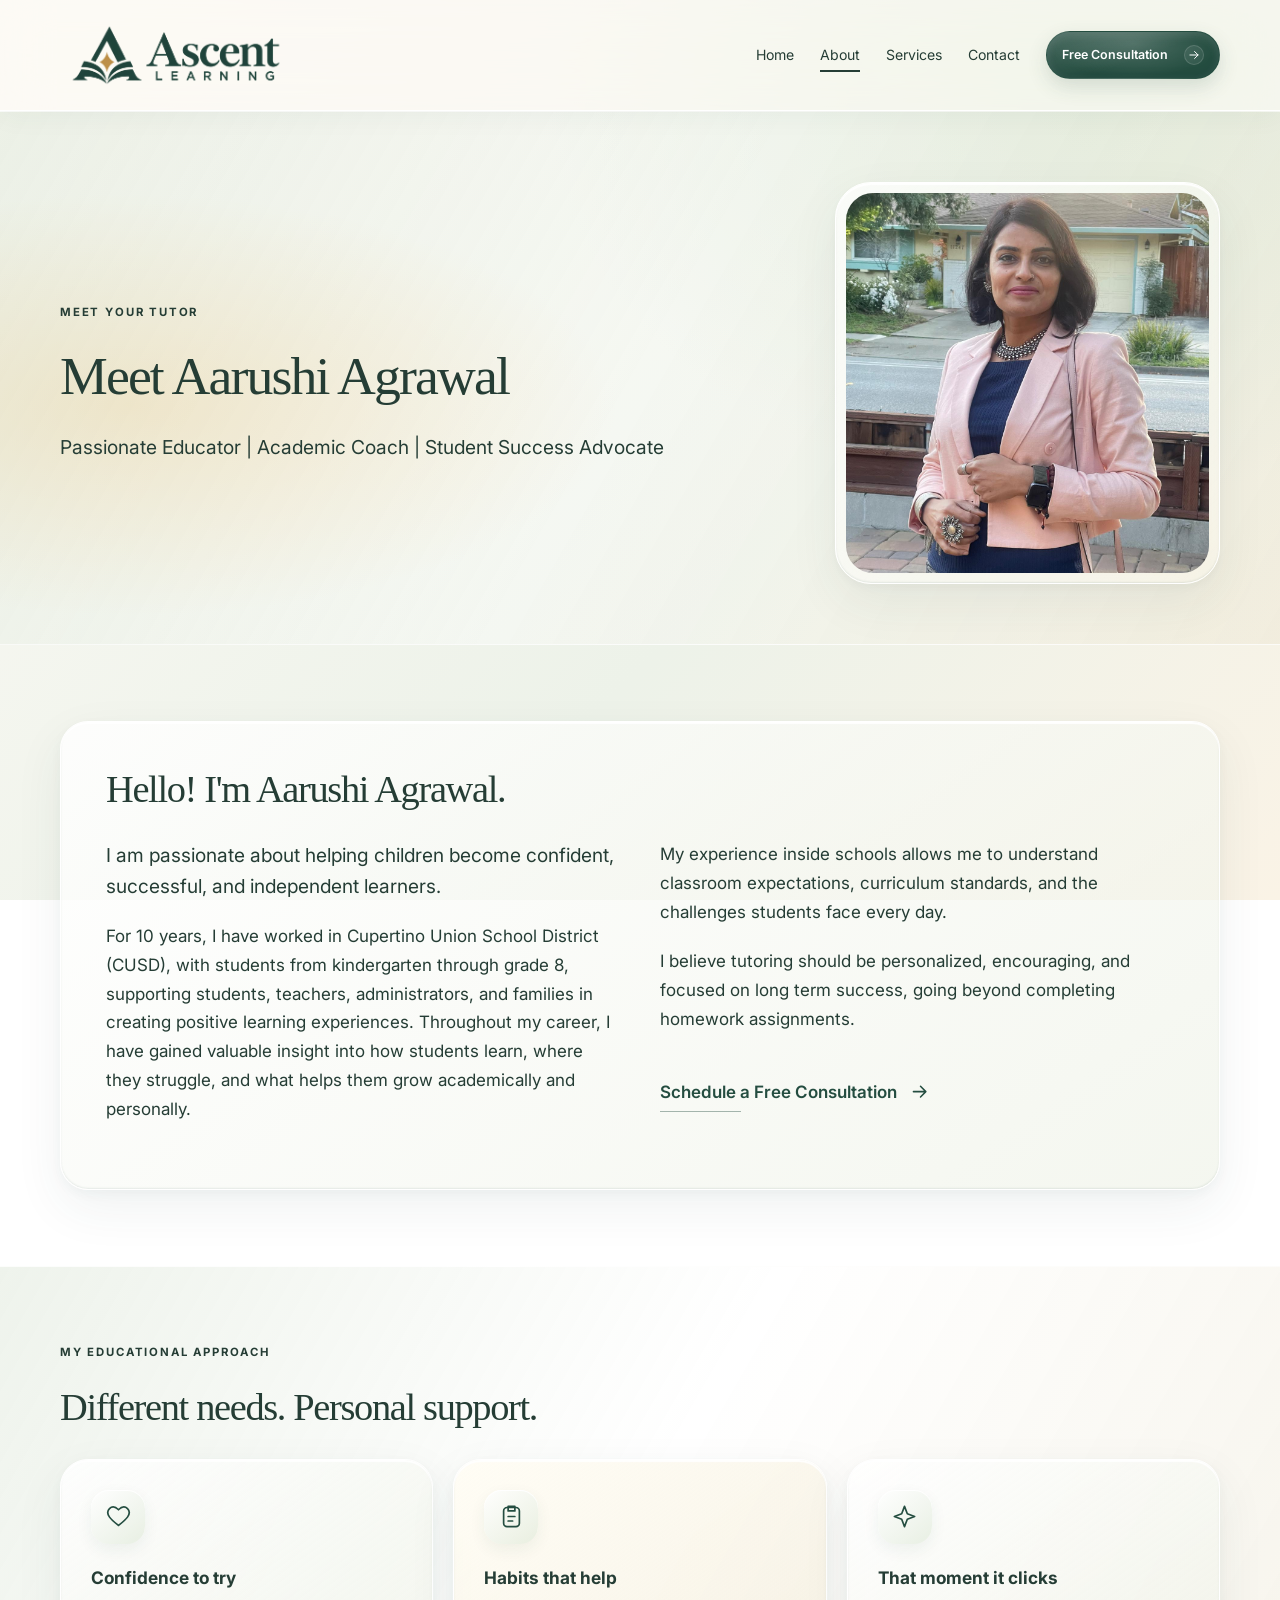
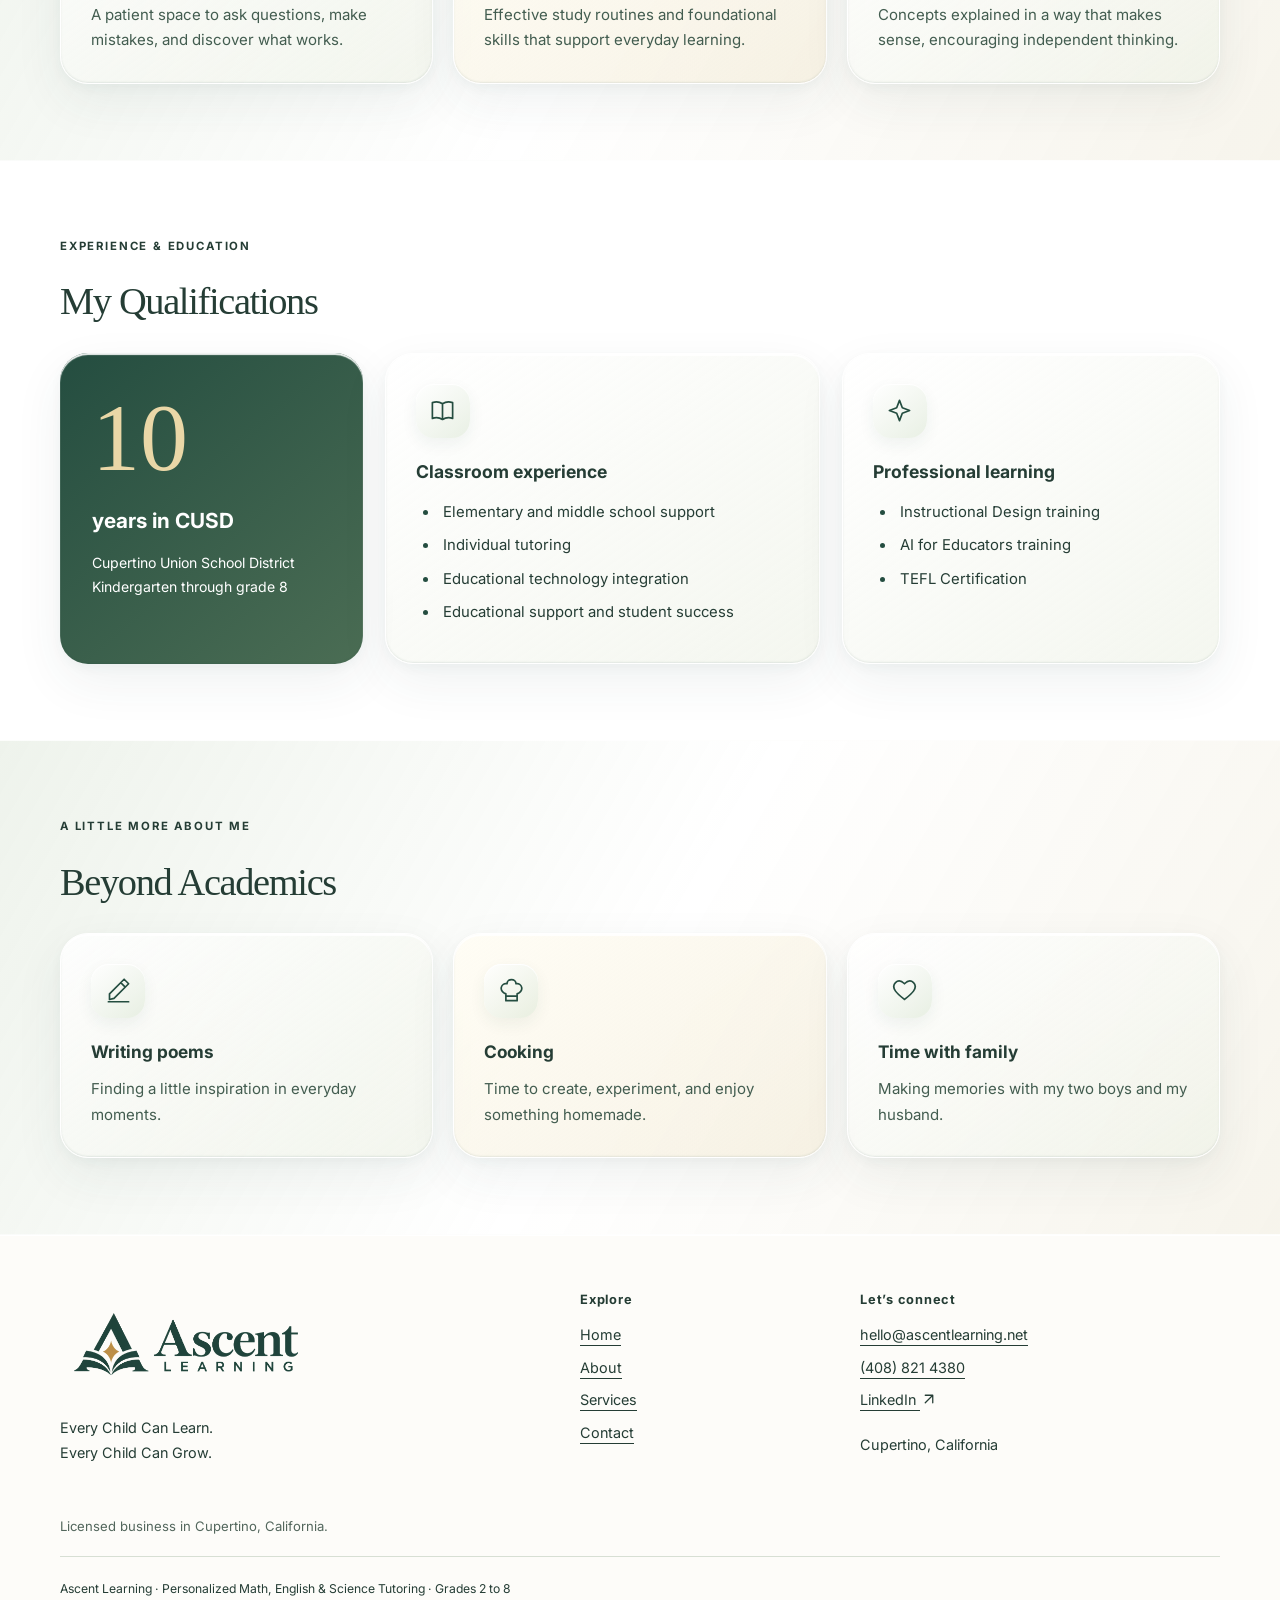
==== commit 0e41c64a: "Update 1.1.2" ====
--- a/about/index.html
+++ b/about/index.html
@@ -1,3 +1,3 @@
 <!doctype html><html lang="en"><head><meta charset="utf-8"><meta name="viewport" content="width=device-width, initial-scale=1"><title>Meet Aarushi Agrawal | Ascent Learning</title><meta name="description" content="Ascent Learning: Meet Aarushi Agrawal, an educator with 10 years of experience in Cupertino Union School District, working in kindergarten through grade 8 helping students become confident, independent learners."><meta name="theme-color" content="#244d40"><meta property="og:site_name" content="Ascent Learning"><meta property="og:type" content="website"><meta property="og:title" content="Meet Aarushi Agrawal | Ascent Learning"><meta property="og:description" content="Ascent Learning: Meet Aarushi Agrawal, an educator with 10 years of experience in Cupertino Union School District, working in kindergarten through grade 8 helping students become confident, independent learners."><link rel="canonical" href="https://ascentlearning.net/about/"><meta property="og:url" content="https://ascentlearning.net/about/"><link rel="stylesheet" href="/css/style.css"><script src="/js/script.js" defer></script></head><body><!-- Shared header: canonical copy in partials/header.html. Keep all four pages in sync. -->
 <a class="skip-link" href="#main">Skip to content</a><header class="site-header"><div class="container header-inner"><a class="brand" href="/"><img class="brand-logo" src="/images/assets/ascent-learning-logo.png" alt="Ascent Learning" width="1942" height="809"></a><button class="menu-toggle" aria-expanded="false" aria-controls="navigation" hidden>Menu <svg class="icon icon-menu" viewBox="0 0 24 24" width="24" height="24" fill="none" stroke="currentColor" stroke-width="1.7" stroke-linecap="round" stroke-linejoin="round" aria-hidden="true" focusable="false"><path d="M4 8h16M4 16h16"/></svg></button><nav id="navigation" aria-label="Main navigation"><a href="/">Home</a><a href="/about/" aria-current="page">About</a><a href="/services/">Services</a><a href="/contact/">Contact</a><a class="button small" href="/contact/#consultation">Free Consultation <svg class="icon icon-arrow" viewBox="0 0 24 24" width="24" height="24" fill="none" stroke="currentColor" stroke-width="1.7" stroke-linecap="round" stroke-linejoin="round" aria-hidden="true" focusable="false"><path d="M5 12h14m-6-6 6 6-6 6"/></svg></a></nav></div></header><main id="main"><section class="page-intro"><div class="container tutor-grid"><div><p class="eyebrow">MEET YOUR TUTOR</p><h1>Meet Aarushi Agrawal</h1><p class="lead">Passionate Educator | Academic Coach | Student Success Advocate</p></div><figure class="portrait-frame about-portrait"><img src="/images/assets/aarushi-agrawal.jpeg" alt="Aarushi Agrawal" width="1200" height="1600" fetchpriority="high"></figure></div></section><section class="section "><div class="container biography-panel"><h2>Hello! I'm Aarushi Agrawal.</h2><div class="split"><div><p class="lead">I am passionate about helping children become confident, successful, and independent learners.</p><p>For 10 years, I have worked in Cupertino Union School District (CUSD), with students from kindergarten through grade 8, supporting students, teachers, administrators, and families in creating positive learning experiences. Throughout my career, I have gained valuable insight into how students learn, where they struggle, and what helps them grow academically and personally.</p></div><div><p>My experience inside schools allows me to understand classroom expectations, curriculum standards, and the challenges students face every day.</p><p>I believe tutoring should be personalized, encouraging, and focused on long term success, going beyond completing homework assignments.</p><a class="text-link" href="/contact/#consultation">Schedule a Free Consultation <svg class="icon icon-arrow" viewBox="0 0 24 24" width="24" height="24" fill="none" stroke="currentColor" stroke-width="1.7" stroke-linecap="round" stroke-linejoin="round" aria-hidden="true" focusable="false"><path d="M5 12h14m-6-6 6 6-6 6"/></svg></a></div></div></div></section><section class="section tinted"><div class="container"><p class="eyebrow">MY EDUCATIONAL APPROACH</p><h2>Different needs. Personal support.</h2><div class="benefit-grid three"><article class="benefit-panel"><span class="visual-icon"><svg viewBox="0 0 24 24" fill="none" stroke="currentColor" stroke-width="1.5" stroke-linecap="round" stroke-linejoin="round" aria-hidden="true"><path d="M20 5c-3-3-6-1-8 1-2-2-5-4-8-1-5 5 3 11 8 15 5-4 13-10 8-15Z"/></svg></span><h3>Confidence to try</h3><p>A patient space to ask questions, make mistakes, and discover what works.</p></article><article class="benefit-panel"><span class="visual-icon"><svg viewBox="0 0 24 24" fill="none" stroke="currentColor" stroke-width="1.5" stroke-linecap="round" stroke-linejoin="round" aria-hidden="true"><rect x="5" y="4" width="14" height="17" rx="3"/><path d="M9 3h6v4H9zM9 12h6M9 16h4"/></svg></span><h3>Habits that help</h3><p>Effective study routines and foundational skills that support everyday learning.</p></article><article class="benefit-panel"><span class="visual-icon"><svg viewBox="0 0 24 24" fill="none" stroke="currentColor" stroke-width="1.5" stroke-linecap="round" stroke-linejoin="round" aria-hidden="true"><path d="m12 3 2.5 6.5L21 12l-6.5 2.5L12 21l-2.5-6.5L3 12l6.5-2.5Z"/></svg></span><h3>That moment it clicks</h3><p>Concepts explained in a way that makes sense, encouraging independent thinking.</p></article></div></div></section><section class="section"><div class="container"><p class="eyebrow">EXPERIENCE & EDUCATION</p><h2>My Qualifications</h2><div class="qualification-grid"><div class="experience-panel"><span class="experience-number">10</span><h3>years in CUSD</h3><p>Cupertino Union School District<br>Kindergarten through grade 8</p></div><div class="credential-panel"><span class="visual-icon"><svg viewBox="0 0 24 24" fill="none" stroke="currentColor" stroke-width="1.5" stroke-linecap="round" stroke-linejoin="round" aria-hidden="true"><path d="M12 6c-3-2-6-2-9-1v14c3-1 6-1 9 1 3-2 6-2 9-1V5c-3-1-6-1-9 1Zm0 0v14"/></svg></span><h3>Classroom experience</h3><ul><li>Elementary and middle school support</li><li>Individual tutoring</li><li>Educational technology integration</li><li>Educational support and student success</li></ul></div><div class="credential-panel"><span class="visual-icon"><svg viewBox="0 0 24 24" fill="none" stroke="currentColor" stroke-width="1.5" stroke-linecap="round" stroke-linejoin="round" aria-hidden="true"><path d="m12 3 2.5 6.5L21 12l-6.5 2.5L12 21l-2.5-6.5L3 12l6.5-2.5Z"/></svg></span><h3>Professional learning</h3><ul><li>Instructional Design training</li><li>AI for Educators training</li><li>TEFL Certification</li></ul></div></div></div></section><section class="section tinted"><div class="container"><p class="eyebrow">A LITTLE MORE ABOUT ME</p><h2>Beyond Academics</h2><div class="benefit-grid three"><article class="benefit-panel"><span class="visual-icon"><svg viewBox="0 0 24 24" fill="none" stroke="currentColor" stroke-width="1.5" stroke-linecap="round" stroke-linejoin="round" aria-hidden="true"><path d="m4 20 4-1L21 6l-4-4L4 15Zm10-15 4 4M3 22h18"/></svg></span><h3>Writing poems</h3><p>Finding a little inspiration in everyday moments.</p></article><article class="benefit-panel"><span class="visual-icon"><svg viewBox="0 0 24 24" fill="none" stroke="currentColor" stroke-width="1.5" stroke-linecap="round" stroke-linejoin="round" aria-hidden="true"><path d="M7 15C0 12 3 5 8 6c0-5 8-5 8 0 5-1 8 6 1 9v6H7Zm0 2h10"/></svg></span><h3>Cooking</h3><p>Time to create, experiment, and enjoy something homemade.</p></article><article class="benefit-panel"><span class="visual-icon"><svg viewBox="0 0 24 24" fill="none" stroke="currentColor" stroke-width="1.5" stroke-linecap="round" stroke-linejoin="round" aria-hidden="true"><path d="M20 5c-3-3-6-1-8 1-2-2-5-4-8-1-5 5 3 11 8 15 5-4 13-10 8-15Z"/></svg></span><h3>Time with family</h3><p>Making memories with my two boys and my husband.</p></article></div></div></section></main><!-- Shared footer: canonical copy in partials/footer.html. -->
-<footer><div class="container footer-grid"><div><a class="brand" href="/"><img class="brand-logo" src="/images/assets/ascent-learning-logo.png" alt="Ascent Learning" width="1942" height="809"></a><p>Every Child Can Learn.<br>Every Child Can Grow.</p></div><div><h2>Explore</h2><a href="/">Home</a><a href="/about/">About</a><a href="/services/">Services</a><a href="/contact/">Contact</a></div><div><h2>Let’s connect</h2><a href="mailto:hello@ascentlearning.net">hello@ascentlearning.net</a><a href="tel:+14088214380">(408) 821 4380</a><a href="https://www.linkedin.com/in/aarushi82/" target="_blank" rel="noopener noreferrer" aria-label="LinkedIn (opens in a new tab)">LinkedIn <svg class="icon icon-external" viewBox="0 0 24 24" width="24" height="24" fill="none" stroke="currentColor" stroke-width="1.7" stroke-linecap="round" stroke-linejoin="round" aria-hidden="true" focusable="false"><path d="M7 17 17 7M7 7h10v10"/></svg></a><p>Cupertino, California</p></div></div><div class="container business-license">Licensed business in Cupertino, California.</div><div class="container footer-bottom">Ascent Learning · Personalized Math &amp; English Tutoring · Grades 2 to 8</div></footer></body></html>+<footer><div class="container footer-grid"><div><a class="brand" href="/"><img class="brand-logo" src="/images/assets/ascent-learning-logo.png" alt="Ascent Learning" width="1942" height="809"></a><p>Every Child Can Learn.<br>Every Child Can Grow.</p></div><div><h2>Explore</h2><a href="/">Home</a><a href="/about/">About</a><a href="/services/">Services</a><a href="/contact/">Contact</a></div><div><h2>Let’s connect</h2><a href="mailto:hello@ascentlearning.net">hello@ascentlearning.net</a><a href="tel:+14088214380">(408) 821 4380</a><a href="https://www.linkedin.com/in/aarushi82/" target="_blank" rel="noopener noreferrer" aria-label="LinkedIn (opens in a new tab)">LinkedIn <svg class="icon icon-external" viewBox="0 0 24 24" width="24" height="24" fill="none" stroke="currentColor" stroke-width="1.7" stroke-linecap="round" stroke-linejoin="round" aria-hidden="true" focusable="false"><path d="M7 17 17 7M7 7h10v10"/></svg></a><p>Cupertino, California</p></div></div><div class="container business-license">Licensed business in Cupertino, California.</div><div class="container footer-bottom">Ascent Learning · Personalized Math, English &amp; Science Tutoring · Grades 2 to 8</div></footer></body></html>
--- a/css/style.css
+++ b/css/style.css
@@ -66,7 +66,7 @@
 .benefit-panel{transition:transform .5s var(--ease-fluid),box-shadow .5s}.benefit-panel h3{font-size:1.08rem;margin-bottom:12px}.benefit-panel p{font-size:.94rem;line-height:1.7;margin:0;color:#435d50}.benefit-panel:nth-child(2n){background:linear-gradient(145deg,#fffdf5,#efe6ce80)}
 .philosophy-panel{display:grid;grid-template-columns:1.15fr 1fr;gap:80px;padding:48px;border-radius:34px;background:linear-gradient(135deg,#244d40,#3f614e);color:#fff;box-shadow:0 20px 45px #244d401c}.philosophy-panel h2{font-size:clamp(2rem,3vw,2.7rem)}.philosophy-panel .eyebrow{color:#d3dfc7}.philosophy-panel p:last-child{margin-bottom:0;color:#e1e9de}.philosophy-panel .visual-icon{background:#ffffff18;color:#e8d7ac;box-shadow:inset 0 1px 0 #ffffff35}
 .growth-path{display:grid;align-content:center;gap:25px;position:relative}.growth-path>div{position:relative;padding-left:64px}.growth-path>div:not(:last-child):after{content:'';position:absolute;top:45px;bottom:-26px;left:20px;width:1px;background:#ffffff35}.growth-path span{position:absolute;left:0;top:0;display:grid;place-items:center;width:42px;height:42px;border-radius:50%;background:#ffffff16;box-shadow:inset 0 1px 0 #ffffff50;color:#f3deae;font-size:.84rem}.growth-path h3{margin:0 0 6px}.growth-path p{font-size:.92rem}
-.subject-art{display:block;width:100%;height:auto;margin-bottom:28px;border-radius:22px}.subject-card{padding:20px 20px 30px}.subject-card h3,.subject-card ul{margin-left:15px;margin-right:15px}.subject-card ul{display:grid;grid-template-columns:1fr 1fr;gap:5px 25px;font-size:.94rem}.service-card .visual-icon{width:64px;height:64px;border-radius:22px}.service-card:nth-child(2n){background-color:#f2ead778}
+.subject-art{display:block;width:100%;height:auto;margin-bottom:28px;border-radius:22px}.subject-card{padding:20px 20px 30px}.subject-card h3,.subject-card ul{margin-left:15px;margin-right:15px}.subject-card ul{display:grid;grid-template-columns:1fr;gap:12px;padding-left:20px;font-size:.94rem;line-height:1.5}.subject-card li{margin:0;padding-left:4px}.subject-card li::marker{color:var(--green);font-size:.8em}.service-card .visual-icon{width:64px;height:64px;border-radius:22px}.service-card:nth-child(2n){background-color:#f2ead778}
 .area-heading{display:flex;align-items:center;gap:22px}.area-heading h2{margin:0 0 22px}.area-heading .eyebrow{margin-bottom:10px}.areas li{border-color:#d5dfd1;background:linear-gradient(130deg,#ffffffd9,#e6eddf8c);box-shadow:0 5px 15px #244d4008}
 .qualification-grid{display:grid;grid-template-columns:.8fr 1.15fr 1fr;gap:22px}.experience-panel{padding:32px;border-radius:28px;background:linear-gradient(140deg,#244d40,#4b6d54);color:#fff;box-shadow:var(--glass-shadow)}.experience-number{display:block;font-family:Georgia,serif;font-size:6rem;line-height:1.1;color:#ead7a7;margin-bottom:16px}.experience-panel h3{font-size:1.3rem}.experience-panel p{font-size:.88rem;margin:0}.credential-panel ul{font-size:.93rem;margin-bottom:0}.credential-panel h3{font-size:1.1rem}.biography-panel{padding:45px}.biography-panel .split{gap:40px}
 .option-grid{display:grid;grid-template-columns:repeat(3,1fr);list-style:none;padding:0;gap:16px}.option-grid li{padding:24px;border-radius:20px;background:linear-gradient(140deg,#fff,#e8eedf);border:1px solid #fff;box-shadow:var(--glass-shadow);font-weight:500;margin:0}.contact-summary{align-self:start;background:linear-gradient(140deg,#e9eedf,#fffdf4);padding:32px}.contact-summary h2{font-size:1.9rem}.contact-tiles a{display:flex;align-items:center;justify-content:space-between;gap:12px;padding:14px 16px;border:1px solid #dce4d5;border-radius:14px;background:#ffffff9c;text-decoration:none;font-size:.9rem;transition:background .3s}.contact-tiles a:hover{background:#fff}
@@ -88,3 +88,5 @@
 .faq details[open]:not([data-expanded=false]) .faq-plus{transform:rotate(90deg);opacity:0}.faq details[open]:not([data-expanded=false]) .faq-toggle-icon{background:var(--green);color:#fff}
 .faq-answer{padding:0 82px 25px 26px}.faq .faq-answer p{padding:0;margin:0;max-width:740px;font-size:.97rem;line-height:1.75;color:#435d50}
 @media(max-width:650px){.faq summary{padding:19px 20px;gap:16px;font-size:.94rem;min-height:74px}.faq-answer{padding:0 20px 22px}.faq .faq-answer p{font-size:.93rem}}
+
+@media(min-width:1000px){.cards.subjects{grid-template-columns:repeat(3,minmax(0,1fr))}}
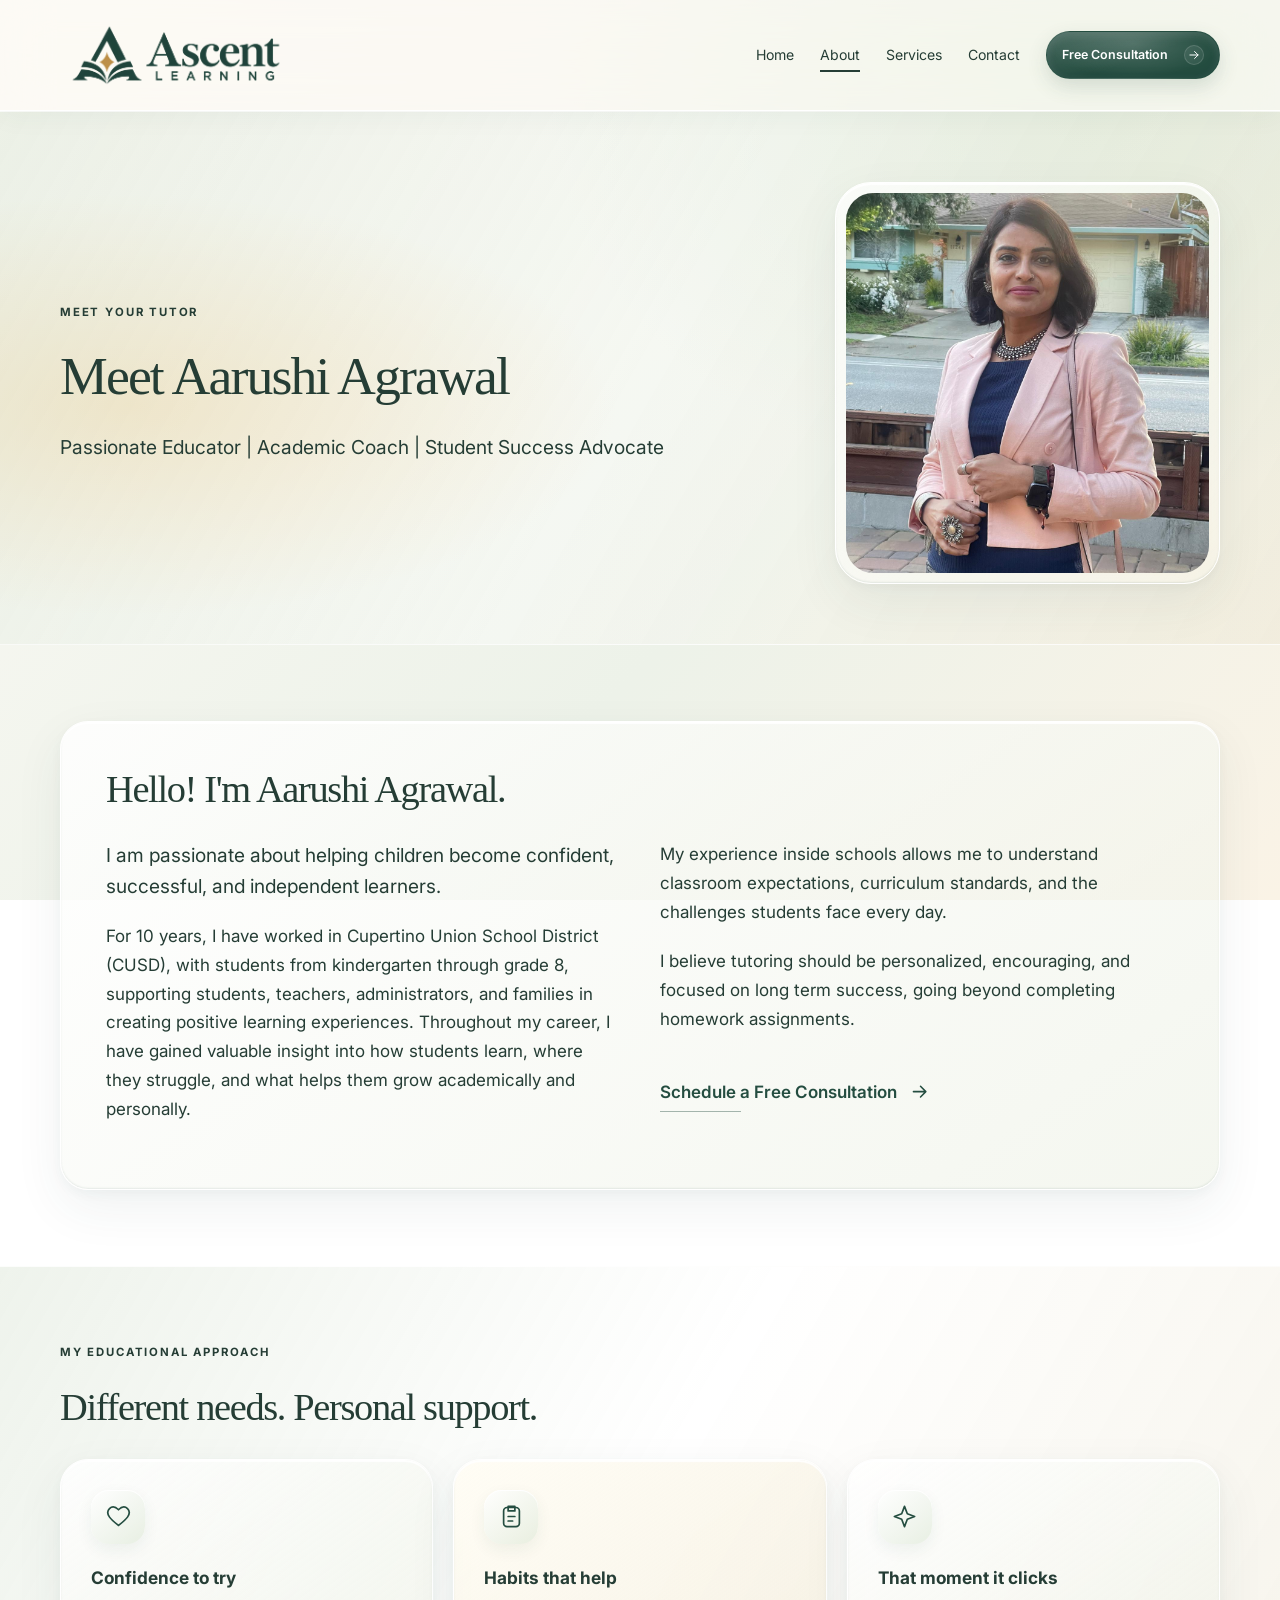
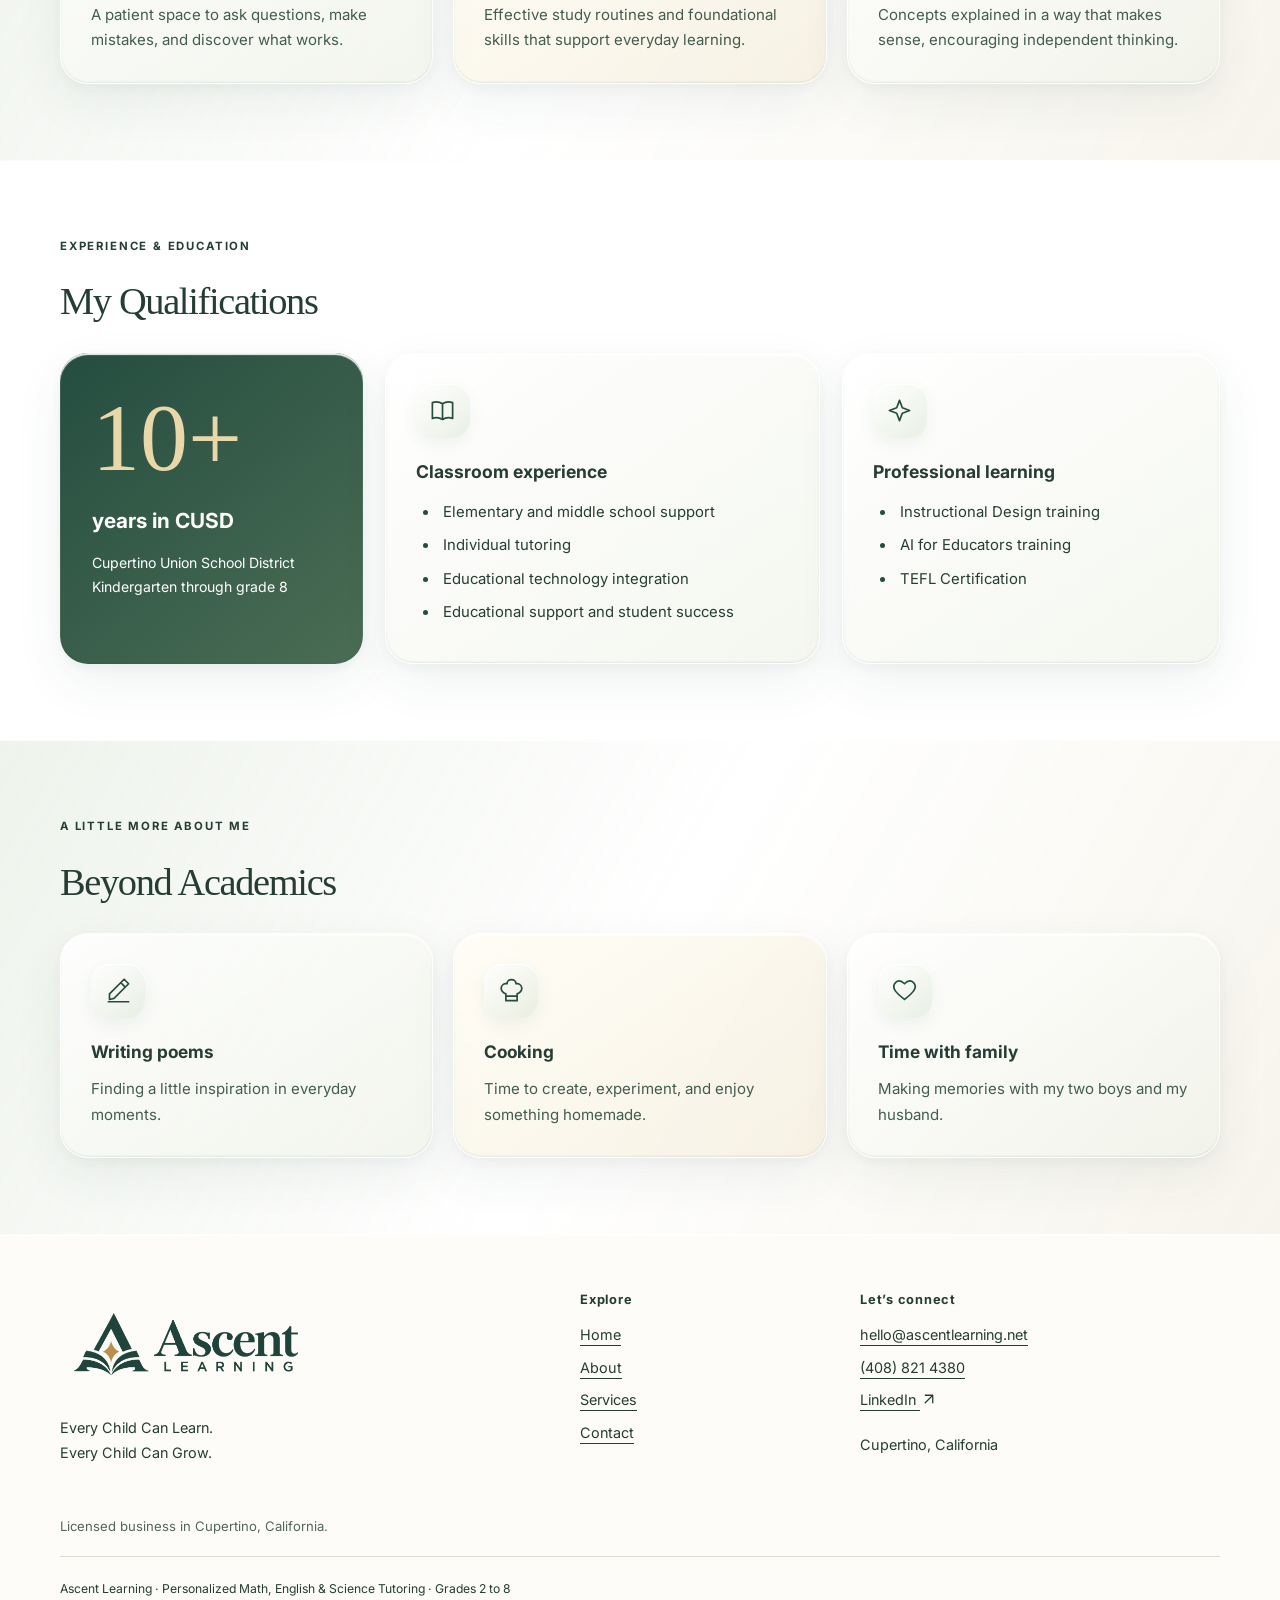
==== commit 71e27665: "Update 1.1.3" ====
--- a/about/index.html
+++ b/about/index.html
@@ -1,3 +1,3 @@
-<!doctype html><html lang="en"><head><meta charset="utf-8"><meta name="viewport" content="width=device-width, initial-scale=1"><title>Meet Aarushi Agrawal | Ascent Learning</title><meta name="description" content="Ascent Learning: Meet Aarushi Agrawal, an educator with 10 years of experience in Cupertino Union School District, working in kindergarten through grade 8 helping students become confident, independent learners."><meta name="theme-color" content="#244d40"><meta property="og:site_name" content="Ascent Learning"><meta property="og:type" content="website"><meta property="og:title" content="Meet Aarushi Agrawal | Ascent Learning"><meta property="og:description" content="Ascent Learning: Meet Aarushi Agrawal, an educator with 10 years of experience in Cupertino Union School District, working in kindergarten through grade 8 helping students become confident, independent learners."><link rel="canonical" href="https://ascentlearning.net/about/"><meta property="og:url" content="https://ascentlearning.net/about/"><link rel="stylesheet" href="/css/style.css"><script src="/js/script.js" defer></script></head><body><!-- Shared header: canonical copy in partials/header.html. Keep all four pages in sync. -->
-<a class="skip-link" href="#main">Skip to content</a><header class="site-header"><div class="container header-inner"><a class="brand" href="/"><img class="brand-logo" src="/images/assets/ascent-learning-logo.png" alt="Ascent Learning" width="1942" height="809"></a><button class="menu-toggle" aria-expanded="false" aria-controls="navigation" hidden>Menu <svg class="icon icon-menu" viewBox="0 0 24 24" width="24" height="24" fill="none" stroke="currentColor" stroke-width="1.7" stroke-linecap="round" stroke-linejoin="round" aria-hidden="true" focusable="false"><path d="M4 8h16M4 16h16"/></svg></button><nav id="navigation" aria-label="Main navigation"><a href="/">Home</a><a href="/about/" aria-current="page">About</a><a href="/services/">Services</a><a href="/contact/">Contact</a><a class="button small" href="/contact/#consultation">Free Consultation <svg class="icon icon-arrow" viewBox="0 0 24 24" width="24" height="24" fill="none" stroke="currentColor" stroke-width="1.7" stroke-linecap="round" stroke-linejoin="round" aria-hidden="true" focusable="false"><path d="M5 12h14m-6-6 6 6-6 6"/></svg></a></nav></div></header><main id="main"><section class="page-intro"><div class="container tutor-grid"><div><p class="eyebrow">MEET YOUR TUTOR</p><h1>Meet Aarushi Agrawal</h1><p class="lead">Passionate Educator | Academic Coach | Student Success Advocate</p></div><figure class="portrait-frame about-portrait"><img src="/images/assets/aarushi-agrawal.jpeg" alt="Aarushi Agrawal" width="1200" height="1600" fetchpriority="high"></figure></div></section><section class="section "><div class="container biography-panel"><h2>Hello! I'm Aarushi Agrawal.</h2><div class="split"><div><p class="lead">I am passionate about helping children become confident, successful, and independent learners.</p><p>For 10 years, I have worked in Cupertino Union School District (CUSD), with students from kindergarten through grade 8, supporting students, teachers, administrators, and families in creating positive learning experiences. Throughout my career, I have gained valuable insight into how students learn, where they struggle, and what helps them grow academically and personally.</p></div><div><p>My experience inside schools allows me to understand classroom expectations, curriculum standards, and the challenges students face every day.</p><p>I believe tutoring should be personalized, encouraging, and focused on long term success, going beyond completing homework assignments.</p><a class="text-link" href="/contact/#consultation">Schedule a Free Consultation <svg class="icon icon-arrow" viewBox="0 0 24 24" width="24" height="24" fill="none" stroke="currentColor" stroke-width="1.7" stroke-linecap="round" stroke-linejoin="round" aria-hidden="true" focusable="false"><path d="M5 12h14m-6-6 6 6-6 6"/></svg></a></div></div></div></section><section class="section tinted"><div class="container"><p class="eyebrow">MY EDUCATIONAL APPROACH</p><h2>Different needs. Personal support.</h2><div class="benefit-grid three"><article class="benefit-panel"><span class="visual-icon"><svg viewBox="0 0 24 24" fill="none" stroke="currentColor" stroke-width="1.5" stroke-linecap="round" stroke-linejoin="round" aria-hidden="true"><path d="M20 5c-3-3-6-1-8 1-2-2-5-4-8-1-5 5 3 11 8 15 5-4 13-10 8-15Z"/></svg></span><h3>Confidence to try</h3><p>A patient space to ask questions, make mistakes, and discover what works.</p></article><article class="benefit-panel"><span class="visual-icon"><svg viewBox="0 0 24 24" fill="none" stroke="currentColor" stroke-width="1.5" stroke-linecap="round" stroke-linejoin="round" aria-hidden="true"><rect x="5" y="4" width="14" height="17" rx="3"/><path d="M9 3h6v4H9zM9 12h6M9 16h4"/></svg></span><h3>Habits that help</h3><p>Effective study routines and foundational skills that support everyday learning.</p></article><article class="benefit-panel"><span class="visual-icon"><svg viewBox="0 0 24 24" fill="none" stroke="currentColor" stroke-width="1.5" stroke-linecap="round" stroke-linejoin="round" aria-hidden="true"><path d="m12 3 2.5 6.5L21 12l-6.5 2.5L12 21l-2.5-6.5L3 12l6.5-2.5Z"/></svg></span><h3>That moment it clicks</h3><p>Concepts explained in a way that makes sense, encouraging independent thinking.</p></article></div></div></section><section class="section"><div class="container"><p class="eyebrow">EXPERIENCE & EDUCATION</p><h2>My Qualifications</h2><div class="qualification-grid"><div class="experience-panel"><span class="experience-number">10</span><h3>years in CUSD</h3><p>Cupertino Union School District<br>Kindergarten through grade 8</p></div><div class="credential-panel"><span class="visual-icon"><svg viewBox="0 0 24 24" fill="none" stroke="currentColor" stroke-width="1.5" stroke-linecap="round" stroke-linejoin="round" aria-hidden="true"><path d="M12 6c-3-2-6-2-9-1v14c3-1 6-1 9 1 3-2 6-2 9-1V5c-3-1-6-1-9 1Zm0 0v14"/></svg></span><h3>Classroom experience</h3><ul><li>Elementary and middle school support</li><li>Individual tutoring</li><li>Educational technology integration</li><li>Educational support and student success</li></ul></div><div class="credential-panel"><span class="visual-icon"><svg viewBox="0 0 24 24" fill="none" stroke="currentColor" stroke-width="1.5" stroke-linecap="round" stroke-linejoin="round" aria-hidden="true"><path d="m12 3 2.5 6.5L21 12l-6.5 2.5L12 21l-2.5-6.5L3 12l6.5-2.5Z"/></svg></span><h3>Professional learning</h3><ul><li>Instructional Design training</li><li>AI for Educators training</li><li>TEFL Certification</li></ul></div></div></div></section><section class="section tinted"><div class="container"><p class="eyebrow">A LITTLE MORE ABOUT ME</p><h2>Beyond Academics</h2><div class="benefit-grid three"><article class="benefit-panel"><span class="visual-icon"><svg viewBox="0 0 24 24" fill="none" stroke="currentColor" stroke-width="1.5" stroke-linecap="round" stroke-linejoin="round" aria-hidden="true"><path d="m4 20 4-1L21 6l-4-4L4 15Zm10-15 4 4M3 22h18"/></svg></span><h3>Writing poems</h3><p>Finding a little inspiration in everyday moments.</p></article><article class="benefit-panel"><span class="visual-icon"><svg viewBox="0 0 24 24" fill="none" stroke="currentColor" stroke-width="1.5" stroke-linecap="round" stroke-linejoin="round" aria-hidden="true"><path d="M7 15C0 12 3 5 8 6c0-5 8-5 8 0 5-1 8 6 1 9v6H7Zm0 2h10"/></svg></span><h3>Cooking</h3><p>Time to create, experiment, and enjoy something homemade.</p></article><article class="benefit-panel"><span class="visual-icon"><svg viewBox="0 0 24 24" fill="none" stroke="currentColor" stroke-width="1.5" stroke-linecap="round" stroke-linejoin="round" aria-hidden="true"><path d="M20 5c-3-3-6-1-8 1-2-2-5-4-8-1-5 5 3 11 8 15 5-4 13-10 8-15Z"/></svg></span><h3>Time with family</h3><p>Making memories with my two boys and my husband.</p></article></div></div></section></main><!-- Shared footer: canonical copy in partials/footer.html. -->
+<!doctype html><html lang="en"><head><meta charset="utf-8"><meta name="viewport" content="width=device-width, initial-scale=1"><title>Meet Aarushi Agrawal | Ascent Learning</title><meta name="description" content="Ascent Learning: Meet Aarushi Agrawal, an educator with 10+ years of experience in Cupertino Union School District, working in kindergarten through grade 8 helping students become confident, independent learners."><meta name="theme-color" content="#244d40"><meta property="og:site_name" content="Ascent Learning"><meta property="og:type" content="website"><meta property="og:title" content="Meet Aarushi Agrawal | Ascent Learning"><meta property="og:description" content="Ascent Learning: Meet Aarushi Agrawal, an educator with 10+ years of experience in Cupertino Union School District, working in kindergarten through grade 8 helping students become confident, independent learners."><link rel="canonical" href="https://ascentlearning.net/about/"><meta property="og:url" content="https://ascentlearning.net/about/"><link rel="stylesheet" href="/css/style.css"><script src="/js/script.js" defer></script></head><body><!-- Shared header: canonical copy in partials/header.html. Keep all four pages in sync. -->
+<a class="skip-link" href="#main">Skip to content</a><header class="site-header"><div class="container header-inner"><a class="brand" href="/"><img class="brand-logo" src="/images/assets/ascent-learning-logo.png" alt="Ascent Learning" width="1942" height="809"></a><button class="menu-toggle" aria-expanded="false" aria-controls="navigation" hidden>Menu <svg class="icon icon-menu" viewBox="0 0 24 24" width="24" height="24" fill="none" stroke="currentColor" stroke-width="1.7" stroke-linecap="round" stroke-linejoin="round" aria-hidden="true" focusable="false"><path d="M4 8h16M4 16h16"/></svg></button><nav id="navigation" aria-label="Main navigation"><a href="/">Home</a><a href="/about/" aria-current="page">About</a><a href="/services/">Services</a><a href="/contact/">Contact</a><a class="button small" href="/contact/#consultation">Free Consultation <svg class="icon icon-arrow" viewBox="0 0 24 24" width="24" height="24" fill="none" stroke="currentColor" stroke-width="1.7" stroke-linecap="round" stroke-linejoin="round" aria-hidden="true" focusable="false"><path d="M5 12h14m-6-6 6 6-6 6"/></svg></a></nav></div></header><main id="main"><section class="page-intro"><div class="container tutor-grid"><div><p class="eyebrow">MEET YOUR TUTOR</p><h1>Meet Aarushi Agrawal</h1><p class="lead">Passionate Educator | Academic Coach | Student Success Advocate</p></div><figure class="portrait-frame about-portrait"><img src="/images/assets/aarushi-agrawal.jpeg" alt="Aarushi Agrawal" width="1200" height="1600" fetchpriority="high"></figure></div></section><section class="section "><div class="container biography-panel"><h2>Hello! I'm Aarushi Agrawal.</h2><div class="split"><div><p class="lead">I am passionate about helping children become confident, successful, and independent learners.</p><p>For 10 years, I have worked in Cupertino Union School District (CUSD), with students from kindergarten through grade 8, supporting students, teachers, administrators, and families in creating positive learning experiences. Throughout my career, I have gained valuable insight into how students learn, where they struggle, and what helps them grow academically and personally.</p></div><div><p>My experience inside schools allows me to understand classroom expectations, curriculum standards, and the challenges students face every day.</p><p>I believe tutoring should be personalized, encouraging, and focused on long term success, going beyond completing homework assignments.</p><a class="text-link" href="/contact/#consultation">Schedule a Free Consultation <svg class="icon icon-arrow" viewBox="0 0 24 24" width="24" height="24" fill="none" stroke="currentColor" stroke-width="1.7" stroke-linecap="round" stroke-linejoin="round" aria-hidden="true" focusable="false"><path d="M5 12h14m-6-6 6 6-6 6"/></svg></a></div></div></div></section><section class="section tinted"><div class="container"><p class="eyebrow">MY EDUCATIONAL APPROACH</p><h2>Different needs. Personal support.</h2><div class="benefit-grid three"><article class="benefit-panel"><span class="visual-icon"><svg viewBox="0 0 24 24" fill="none" stroke="currentColor" stroke-width="1.5" stroke-linecap="round" stroke-linejoin="round" aria-hidden="true"><path d="M20 5c-3-3-6-1-8 1-2-2-5-4-8-1-5 5 3 11 8 15 5-4 13-10 8-15Z"/></svg></span><h3>Confidence to try</h3><p>A patient space to ask questions, make mistakes, and discover what works.</p></article><article class="benefit-panel"><span class="visual-icon"><svg viewBox="0 0 24 24" fill="none" stroke="currentColor" stroke-width="1.5" stroke-linecap="round" stroke-linejoin="round" aria-hidden="true"><rect x="5" y="4" width="14" height="17" rx="3"/><path d="M9 3h6v4H9zM9 12h6M9 16h4"/></svg></span><h3>Habits that help</h3><p>Effective study routines and foundational skills that support everyday learning.</p></article><article class="benefit-panel"><span class="visual-icon"><svg viewBox="0 0 24 24" fill="none" stroke="currentColor" stroke-width="1.5" stroke-linecap="round" stroke-linejoin="round" aria-hidden="true"><path d="m12 3 2.5 6.5L21 12l-6.5 2.5L12 21l-2.5-6.5L3 12l6.5-2.5Z"/></svg></span><h3>That moment it clicks</h3><p>Concepts explained in a way that makes sense, encouraging independent thinking.</p></article></div></div></section><section class="section"><div class="container"><p class="eyebrow">EXPERIENCE & EDUCATION</p><h2>My Qualifications</h2><div class="qualification-grid"><div class="experience-panel"><span class="experience-number">10+</span><h3>years in CUSD</h3><p>Cupertino Union School District<br>Kindergarten through grade 8</p></div><div class="credential-panel"><span class="visual-icon"><svg viewBox="0 0 24 24" fill="none" stroke="currentColor" stroke-width="1.5" stroke-linecap="round" stroke-linejoin="round" aria-hidden="true"><path d="M12 6c-3-2-6-2-9-1v14c3-1 6-1 9 1 3-2 6-2 9-1V5c-3-1-6-1-9 1Zm0 0v14"/></svg></span><h3>Classroom experience</h3><ul><li>Elementary and middle school support</li><li>Individual tutoring</li><li>Educational technology integration</li><li>Educational support and student success</li></ul></div><div class="credential-panel"><span class="visual-icon"><svg viewBox="0 0 24 24" fill="none" stroke="currentColor" stroke-width="1.5" stroke-linecap="round" stroke-linejoin="round" aria-hidden="true"><path d="m12 3 2.5 6.5L21 12l-6.5 2.5L12 21l-2.5-6.5L3 12l6.5-2.5Z"/></svg></span><h3>Professional learning</h3><ul><li>Instructional Design training</li><li>AI for Educators training</li><li>TEFL Certification</li></ul></div></div></div></section><section class="section tinted"><div class="container"><p class="eyebrow">A LITTLE MORE ABOUT ME</p><h2>Beyond Academics</h2><div class="benefit-grid three"><article class="benefit-panel"><span class="visual-icon"><svg viewBox="0 0 24 24" fill="none" stroke="currentColor" stroke-width="1.5" stroke-linecap="round" stroke-linejoin="round" aria-hidden="true"><path d="m4 20 4-1L21 6l-4-4L4 15Zm10-15 4 4M3 22h18"/></svg></span><h3>Writing poems</h3><p>Finding a little inspiration in everyday moments.</p></article><article class="benefit-panel"><span class="visual-icon"><svg viewBox="0 0 24 24" fill="none" stroke="currentColor" stroke-width="1.5" stroke-linecap="round" stroke-linejoin="round" aria-hidden="true"><path d="M7 15C0 12 3 5 8 6c0-5 8-5 8 0 5-1 8 6 1 9v6H7Zm0 2h10"/></svg></span><h3>Cooking</h3><p>Time to create, experiment, and enjoy something homemade.</p></article><article class="benefit-panel"><span class="visual-icon"><svg viewBox="0 0 24 24" fill="none" stroke="currentColor" stroke-width="1.5" stroke-linecap="round" stroke-linejoin="round" aria-hidden="true"><path d="M20 5c-3-3-6-1-8 1-2-2-5-4-8-1-5 5 3 11 8 15 5-4 13-10 8-15Z"/></svg></span><h3>Time with family</h3><p>Making memories with my two boys and my husband.</p></article></div></div></section></main><!-- Shared footer: canonical copy in partials/footer.html. -->
 <footer><div class="container footer-grid"><div><a class="brand" href="/"><img class="brand-logo" src="/images/assets/ascent-learning-logo.png" alt="Ascent Learning" width="1942" height="809"></a><p>Every Child Can Learn.<br>Every Child Can Grow.</p></div><div><h2>Explore</h2><a href="/">Home</a><a href="/about/">About</a><a href="/services/">Services</a><a href="/contact/">Contact</a></div><div><h2>Let’s connect</h2><a href="mailto:hello@ascentlearning.net">hello@ascentlearning.net</a><a href="tel:+14088214380">(408) 821 4380</a><a href="https://www.linkedin.com/in/aarushi82/" target="_blank" rel="noopener noreferrer" aria-label="LinkedIn (opens in a new tab)">LinkedIn <svg class="icon icon-external" viewBox="0 0 24 24" width="24" height="24" fill="none" stroke="currentColor" stroke-width="1.7" stroke-linecap="round" stroke-linejoin="round" aria-hidden="true" focusable="false"><path d="M7 17 17 7M7 7h10v10"/></svg></a><p>Cupertino, California</p></div></div><div class="container business-license">Licensed business in Cupertino, California.</div><div class="container footer-bottom">Ascent Learning · Personalized Math, English &amp; Science Tutoring · Grades 2 to 8</div></footer></body></html>
